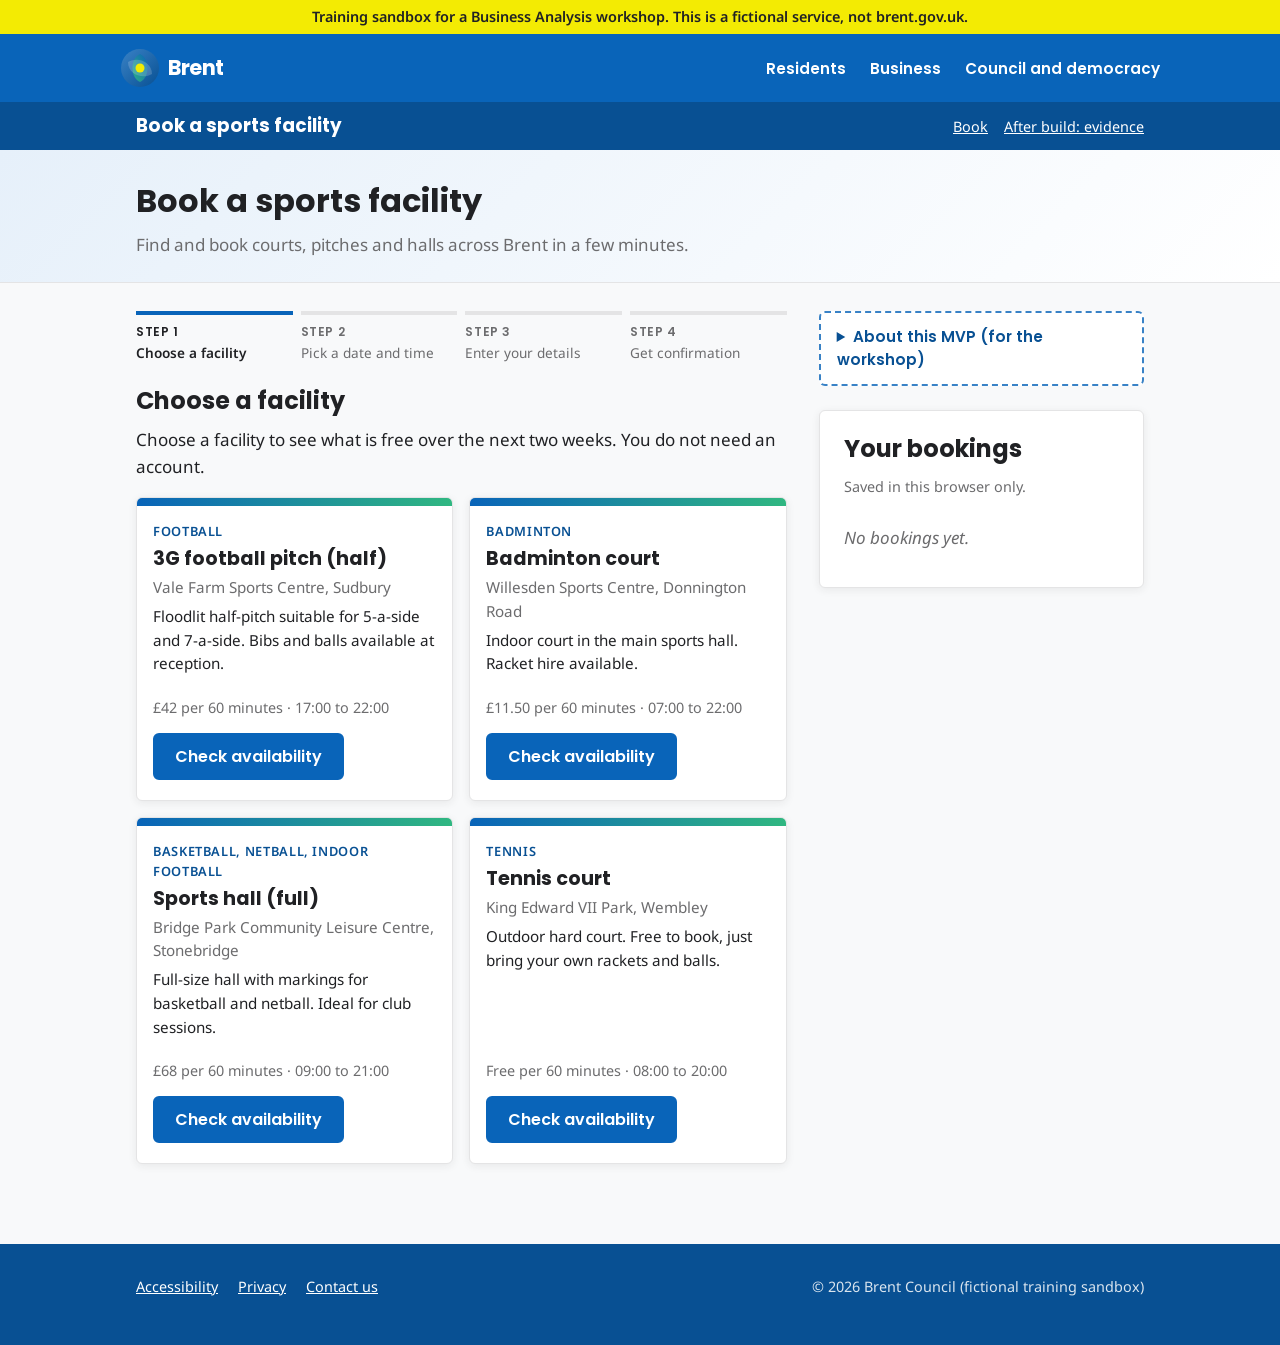
==== index.html @ 3f7eaf0f "Add faux-Brent sports facility booking sandbox for BA workshop Static, config-driven booking site pl" ====
<!DOCTYPE html>
<html lang="en-GB">
<head>
  <meta charset="utf-8">
  <meta name="viewport" content="width=device-width, initial-scale=1">
  <title>Book a sports facility | Brent Council (training sandbox)</title>
  <meta name="robots" content="noindex">
  <link rel="preconnect" href="https://fonts.googleapis.com">
  <link rel="preconnect" href="https://fonts.gstatic.com" crossorigin>
  <link href="https://fonts.googleapis.com/css2?family=Noto+Sans:wght@400;600&family=Poppins:wght@600;700&display=swap" rel="stylesheet">
  <link rel="stylesheet" href="assets/brent.css">
  <link rel="icon" href="assets/logo.svg" type="image/svg+xml">
</head>
<body>
  <a class="skip-link" href="#main">Skip to main content</a>
  <div class="sandbox-banner" id="sandbox-banner">Training sandbox: fictional service</div>

  <header class="site-header">
    <div class="container header-inner">
      <a class="logo" href="index.html" aria-label="Brent Council home (sandbox)">
        <svg viewBox="0 0 150 40" width="150" height="40" aria-hidden="true">
          <defs>
            <linearGradient id="lg1" x1="0" y1="0" x2="1" y2="1"><stop offset="0" stop-color="#3982c6"/><stop offset="1" stop-color="#085093"/></linearGradient>
            <linearGradient id="lg2" x1="0" y1="1" x2="1" y2="0"><stop offset="0" stop-color="#30b781"/><stop offset="1" stop-color="#0964b9"/></linearGradient>
          </defs>
          <circle cx="20" cy="20" r="19" fill="url(#lg1)"/>
          <path d="M20 6 C 30 10, 30 30, 20 34 C 10 30, 10 10, 20 6 Z" fill="url(#lg2)" opacity="0.9"/>
          <path d="M8 14 C 18 8, 32 14, 32 26 C 22 32, 8 26, 8 14 Z" fill="#fff" opacity="0.18"/>
          <circle cx="20" cy="20" r="4.5" fill="#f3eb03"/>
          <text x="48" y="27" font-family="Poppins, Arial, sans-serif" font-weight="700" font-size="21" fill="currentColor" letter-spacing="-0.5">Brent</text>
        </svg>
      </a>
      <nav aria-label="Council sections">
        <ul class="site-nav">
          <li><a href="#" onclick="return false">Residents</a></li>
          <li><a href="#" onclick="return false">Business</a></li>
          <li><a href="#" onclick="return false">Council and democracy</a></li>
        </ul>
      </nav>
    </div>
  </header>

  <div class="service-bar">
    <div class="container">
      <a class="service-name" href="index.html" id="service-name">Book a sports facility</a>
      <ul class="service-links">
        <li><a href="index.html" aria-current="page">Book</a></li>
        <li><a href="evidence.html">After build: evidence</a></li>
      </ul>
    </div>
  </div>

  <section class="hero">
    <div class="container">
      <h1 id="hero-title">Book a sports facility</h1>
      <p id="hero-strapline"></p>
    </div>
  </section>

  <main id="main" class="page">
    <div class="container layout">
      <div id="app" aria-live="polite">
        <noscript><p class="notice">This sandbox needs JavaScript turned on.</p></noscript>
      </div>
      <aside>
        <details class="mvp-panel" id="mvp-panel">
          <summary>About this MVP (for the workshop)</summary>
          <dl id="mvp-panel-body"></dl>
        </details>
        <section class="panel" aria-labelledby="your-bookings-title">
          <h2 id="your-bookings-title">Your bookings</h2>
          <p class="muted" style="font-size:0.9rem;color:var(--text-muted)">Saved in this browser only.</p>
          <ul class="bookings-list" id="bookings-list"></ul>
        </section>
      </aside>
    </div>
  </main>

  <footer class="site-footer">
    <div class="container footer-inner">
      <ul>
        <li><a href="#" onclick="return false">Accessibility</a></li>
        <li><a href="#" onclick="return false">Privacy</a></li>
        <li><a href="#" onclick="return false">Contact us</a></li>
      </ul>
      <p class="footer-note" id="footer-note"></p>
    </div>
  </footer>

  <script src="config/mvp.js"></script>
  <script src="assets/app.js"></script>
</body>
</html>
---- assets/brent.css ----
/* ------------------------------------------------------------------
   Faux-Brent design tokens for the training sandbox.
   Colours and fonts are taken from the public brent.gov.uk stylesheet
   so the site *reads* as Brent. No council assets are copied.
   ------------------------------------------------------------------ */
:root {
  --brent-blue: #0964b9;
  --brent-blue-dark: #085093;
  --brent-blue-light: #3982c6;
  --brent-blue-tint: #e6f0fa;
  --brent-yellow: #f3eb03;
  --brent-green: #248660;
  --brent-green-light: #30b781;

  --text: #202124;
  --text-muted: #6c6c6e;
  --border: #b1b4b6;
  --border-light: #e4e4e5;
  --surface: #ffffff;
  --surface-alt: #f8f9fa;
  --surface-grey: #ececec;

  --success: #00703c;
  --error: #ab0000;
  --warning: #ffbf47;

  --font-heading: "Poppins", Arial, Helvetica, sans-serif;
  --font-body: "Noto Sans", Arial, Helvetica, sans-serif;

  --radius: 6px;
  --shadow: 0 2px 8px rgba(32, 33, 36, 0.08);
  --max-width: 1040px;
  --focus: 3px solid var(--brent-yellow);
}

*, *::before, *::after { box-sizing: border-box; }

html { font-size: 100%; -webkit-text-size-adjust: 100%; }

body {
  margin: 0;
  font-family: var(--font-body);
  font-size: 1.0625rem;
  line-height: 1.55;
  color: var(--text);
  background: var(--surface-alt);
}

h1, h2, h3, h4 {
  font-family: var(--font-heading);
  font-weight: 700;
  line-height: 1.2;
  margin: 0 0 0.5em;
  color: var(--text);
}
h1 { font-size: 2rem; }
h2 { font-size: 1.5rem; }
h3 { font-size: 1.2rem; }
p { margin: 0 0 1em; }
a { color: var(--brent-blue); }
a:hover { color: var(--brent-blue-dark); }

:focus-visible {
  outline: var(--focus);
  outline-offset: 0;
  box-shadow: 0 0 0 6px var(--text);
}

.visually-hidden {
  position: absolute !important;
  width: 1px; height: 1px;
  margin: 0; padding: 0;
  overflow: hidden; clip: rect(0 0 0 0);
  white-space: nowrap; border: 0;
}

.container {
  width: 100%;
  max-width: var(--max-width);
  margin: 0 auto;
  padding: 0 1rem;
}

/* ---- Skip link + sandbox banner ---------------------------------- */
.skip-link {
  position: absolute; left: -999px; top: 0;
  background: var(--brent-yellow); color: var(--text);
  padding: 0.5rem 1rem; z-index: 100;
}
.skip-link:focus { left: 0; }

.sandbox-banner {
  background: var(--brent-yellow);
  color: var(--text);
  font-size: 0.9rem;
  font-weight: 600;
  text-align: center;
  padding: 0.35rem 1rem;
}

/* ---- Header --------------------------------------------------------- */
.site-header {
  background: var(--brent-blue);
  color: #fff;
}
.header-inner {
  display: flex;
  align-items: center;
  justify-content: space-between;
  gap: 1rem;
  padding: 0.9rem 0;
}
.logo {
  display: inline-flex;
  align-items: center;
  color: #fff;
  text-decoration: none;
}
.logo svg, .logo img { height: 40px; width: auto; display: block; }
.site-nav { display: flex; gap: 1.5rem; margin: 0; padding: 0; list-style: none; }
.site-nav a {
  color: #fff;
  text-decoration: none;
  font-family: var(--font-heading);
  font-weight: 600;
  font-size: 0.95rem;
  padding: 0.25rem 0;
  border-bottom: 3px solid transparent;
}
.site-nav a:hover, .site-nav a[aria-current="page"] { border-bottom-color: var(--brent-yellow); color: #fff; }
.site-nav a:focus-visible { outline-color: var(--brent-yellow); box-shadow: none; }
@media (max-width: 720px) {
  /* Real council sites collapse this into a menu button; the flavour nav is not needed on phones. */
  .site-nav { display: none; }
}

.service-bar {
  background: var(--brent-blue-dark);
  color: #fff;
}
.service-bar .container {
  display: flex;
  align-items: center;
  justify-content: space-between;
  flex-wrap: wrap;
  gap: 0.5rem 1rem;
  padding-top: 0.6rem;
  padding-bottom: 0.6rem;
}
.service-name {
  font-family: var(--font-heading);
  font-weight: 700;
  font-size: 1.15rem;
  color: #fff;
  text-decoration: none;
}
.service-links { display: flex; gap: 1rem; margin: 0; padding: 0; list-style: none; }
.service-links a { color: #fff; font-size: 0.9rem; }
.service-links a:focus-visible { outline-color: var(--brent-yellow); box-shadow: none; }

/* ---- Hero ----------------------------------------------------------- */
.hero {
  background: linear-gradient(135deg, var(--brent-blue-tint), #fff);
  border-bottom: 1px solid var(--border-light);
  padding: 2rem 0 1.5rem;
}
.hero h1 { margin-bottom: 0.35em; }
.hero p { max-width: 60ch; color: var(--text-muted); margin-bottom: 0; }

/* ---- Layout --------------------------------------------------------- */
.page { padding: 1.75rem 0 3rem; }
.layout { display: grid; grid-template-columns: minmax(0, 2fr) minmax(0, 1fr); gap: 2rem; }
@media (max-width: 800px) { .layout { grid-template-columns: 1fr; } }

.panel {
  background: var(--surface);
  border: 1px solid var(--border-light);
  border-radius: var(--radius);
  box-shadow: var(--shadow);
  padding: 1.5rem;
  margin-bottom: 1.5rem;
}
.panel--confirmation {
  background: var(--success);
  color: #fff;
  border-color: var(--success);
  text-align: center;
}
.panel--confirmation h1, .panel--confirmation h2 { color: #fff; }
.reference {
  font-family: var(--font-heading);
  font-size: 2rem;
  font-weight: 700;
  letter-spacing: 0.08em;
  margin: 0.25rem 0 0.5rem;
}

/* ---- Progress steps ------------------------------------------------- */
.steps {
  display: flex;
  gap: 0.5rem;
  list-style: none;
  margin: 0 0 1.5rem;
  padding: 0;
  counter-reset: step;
}
.step {
  flex: 1 1 0;
  counter-increment: step;
  font-size: 0.85rem;
  color: var(--text-muted);
  border-top: 4px solid var(--border-light);
  padding-top: 0.5rem;
  min-width: 0;
}
.step::before {
  content: "Step " counter(step);
  display: block;
  font-family: var(--font-heading);
  font-weight: 600;
  font-size: 0.75rem;
  text-transform: uppercase;
  letter-spacing: 0.05em;
}
.step.is-done { border-top-color: var(--brent-green); color: var(--text); }
.step.is-current { border-top-color: var(--brent-blue); color: var(--text); font-weight: 600; }
@media (max-width: 600px) {
  .step { font-size: 0.75rem; }
  .step:not(.is-current) span { display: none; }
}

/* ---- Buttons -------------------------------------------------------- */
.btn {
  display: inline-block;
  font-family: var(--font-heading);
  font-weight: 600;
  font-size: 1rem;
  line-height: 1.2;
  padding: 0.75rem 1.25rem;
  border-radius: var(--radius);
  border: 2px solid var(--brent-blue);
  background: var(--brent-blue);
  color: #fff;
  cursor: pointer;
  text-decoration: none;
  transition: background 0.15s, border-color 0.15s;
}
.btn:hover { background: var(--brent-blue-dark); border-color: var(--brent-blue-dark); color: #fff; }
.btn:disabled { opacity: 0.5; cursor: not-allowed; }
.btn--secondary { background: #fff; color: var(--brent-blue); }
.btn--secondary:hover { background: var(--brent-blue-tint); color: var(--brent-blue-dark); }
.btn--success { background: var(--success); border-color: var(--success); }
.btn--success:hover { background: #005a30; border-color: #005a30; }
.btn--link {
  background: none; border: none; color: var(--brent-blue);
  text-decoration: underline; padding: 0.25rem 0; font-family: var(--font-body); font-weight: 400;
}
.btn--link:hover { background: none; color: var(--brent-blue-dark); }
.btn--danger { background: #fff; color: var(--error); border-color: var(--error); }
.btn--danger:hover { background: #fbeaea; color: var(--error); border-color: var(--error); }
.btn-row { display: flex; gap: 0.75rem; flex-wrap: wrap; align-items: center; margin-top: 1.25rem; }

/* ---- Facility cards ------------------------------------------------- */
.card-grid {
  display: grid;
  grid-template-columns: repeat(auto-fill, minmax(240px, 1fr));
  gap: 1rem;
  margin: 0; padding: 0; list-style: none;
}
.facility-card {
  background: var(--surface);
  border: 1px solid var(--border-light);
  border-radius: var(--radius);
  box-shadow: var(--shadow);
  overflow: hidden;
  display: flex;
  flex-direction: column;
}
.facility-card__band {
  height: 8px;
  background: linear-gradient(90deg, var(--brent-blue), var(--brent-green-light));
}
.facility-card__body { padding: 1rem 1rem 1.25rem; display: flex; flex-direction: column; gap: 0.35rem; flex: 1; }
.facility-card__activity {
  font-size: 0.8rem; text-transform: uppercase; letter-spacing: 0.05em;
  font-weight: 600; color: var(--brent-blue-dark);
}
.facility-card h3 { margin: 0; }
.facility-card__site { color: var(--text-muted); font-size: 0.95rem; }
.facility-card__desc { font-size: 0.95rem; flex: 1; }
.facility-card__meta { font-size: 0.9rem; color: var(--text-muted); }
.facility-card .btn { align-self: flex-start; margin-top: 0.5rem; }

/* ---- Dates and slots ------------------------------------------------ */
.date-pills {
  display: flex; gap: 0.5rem; flex-wrap: wrap;
  margin: 0 0 1.25rem; padding: 0; list-style: none;
}
.pill {
  font-family: var(--font-heading);
  font-size: 0.85rem; font-weight: 600;
  padding: 0.45rem 0.75rem;
  border-radius: 999px;
  border: 2px solid var(--border);
  background: #fff; color: var(--text);
  cursor: pointer;
  line-height: 1.2;
}
.pill small { display: block; font-weight: 400; font-size: 0.75rem; color: var(--text-muted); }
.pill:hover { border-color: var(--brent-blue); }
.pill.is-selected { background: var(--brent-blue); border-color: var(--brent-blue); color: #fff; }
.pill.is-selected small { color: #dfeaf7; }

.slot-grid {
  display: grid;
  grid-template-columns: repeat(auto-fill, minmax(96px, 1fr));
  gap: 0.5rem;
  margin: 0; padding: 0; list-style: none;
}
.slot {
  width: 100%;
  font-family: var(--font-heading);
  font-weight: 600; font-size: 0.95rem;
  padding: 0.6rem 0.5rem;
  border-radius: var(--radius);
  border: 2px solid var(--brent-blue);
  background: #fff; color: var(--brent-blue);
  cursor: pointer;
}
.slot:hover { background: var(--brent-blue-tint); }
.slot.is-selected { background: var(--brent-blue); color: #fff; }
.slot.is-taken {
  border-color: var(--border-light); background: var(--surface-grey);
  color: var(--text-muted); cursor: not-allowed; text-decoration: line-through;
}
.slot-legend { font-size: 0.85rem; color: var(--text-muted); margin-top: 0.75rem; }

/* ---- Forms ---------------------------------------------------------- */
.form-group { margin-bottom: 1.25rem; }
.form-label { display: block; font-weight: 600; margin-bottom: 0.25rem; }
.form-hint { display: block; color: var(--text-muted); font-size: 0.9rem; margin-bottom: 0.35rem; }
.form-input {
  width: 100%;
  max-width: 28rem;
  font: inherit;
  padding: 0.6rem 0.7rem;
  border: 2px solid var(--text);
  border-radius: var(--radius);
  background: #fff;
}
.form-input--short { max-width: 12rem; }
.form-group--error { border-left: 5px solid var(--error); padding-left: 1rem; }
.form-group--error .form-input { border-color: var(--error); }
.error-message { color: var(--error); font-weight: 600; font-size: 0.95rem; margin-bottom: 0.35rem; display: block; }

.error-summary {
  border: 5px solid var(--error);
  background: #fff;
  padding: 1rem 1.25rem;
  margin-bottom: 1.5rem;
}
.error-summary h2 { color: var(--error); font-size: 1.2rem; margin-bottom: 0.5rem; }
.error-summary ul { margin: 0; padding-left: 1.25rem; }
.error-summary a { color: var(--error); font-weight: 600; }

.checkbox { display: flex; gap: 0.6rem; align-items: flex-start; }
.checkbox input { width: 1.4rem; height: 1.4rem; margin: 0.15rem 0 0; }

/* ---- Summary list --------------------------------------------------- */
.summary-list {
  display: grid;
  grid-template-columns: max-content 1fr;
  gap: 0.4rem 1.25rem;
  margin: 0 0 1rem;
}
.summary-list dt { font-weight: 600; }
.summary-list dd { margin: 0; }
.panel--confirmation .summary-list { text-align: left; max-width: 28rem; margin: 1rem auto; }

/* ---- Workshop panel + bookings ------------------------------------ */
.mvp-panel {
  background: var(--surface);
  border: 2px dashed var(--brent-blue-light);
  border-radius: var(--radius);
  padding: 0.75rem 1rem;
  margin-bottom: 1.5rem;
  font-size: 0.95rem;
}
.mvp-panel summary {
  cursor: pointer;
  font-family: var(--font-heading);
  font-weight: 600;
  color: var(--brent-blue-dark);
}
.mvp-panel dl { margin: 0.75rem 0 0; }
.mvp-panel dt {
  font-size: 0.75rem; text-transform: uppercase; letter-spacing: 0.05em;
  color: var(--text-muted); font-weight: 600; margin-top: 0.75rem;
}
.mvp-panel dd { margin: 0.15rem 0 0; }
.mvp-panel ul, .mvp-panel ol { margin: 0.25rem 0 0; padding-left: 1.25rem; }

.bookings-list { list-style: none; margin: 0; padding: 0; }
.bookings-list li {
  display: flex; justify-content: space-between; align-items: center; gap: 1rem;
  padding: 0.75rem 0; border-top: 1px solid var(--border-light);
}
.bookings-list li:first-child { border-top: none; }
.bookings-list strong { display: block; }
.bookings-list .muted { color: var(--text-muted); font-size: 0.9rem; }
.empty { color: var(--text-muted); font-style: italic; }

.notice {
  background: var(--brent-blue-tint);
  border-left: 5px solid var(--brent-blue);
  padding: 0.75rem 1rem;
  margin-bottom: 1.25rem;
}

/* ---- Footer --------------------------------------------------------- */
.site-footer {
  background: var(--brent-blue-dark);
  color: #fff;
  padding: 2rem 0;
  margin-top: 2rem;
  font-size: 0.9rem;
}
.site-footer a { color: #fff; }
.site-footer a:focus-visible { outline-color: var(--brent-yellow); box-shadow: none; }
.footer-inner { display: flex; flex-wrap: wrap; justify-content: space-between; gap: 1rem; }
.footer-inner ul { list-style: none; margin: 0; padding: 0; display: flex; gap: 1.25rem; flex-wrap: wrap; }
.footer-note { opacity: 0.85; }

/* ---- Evidence page -------------------------------------------------- */
.eyebrow {
  font-family: var(--font-heading);
  font-size: 0.8rem; font-weight: 600;
  text-transform: uppercase; letter-spacing: 0.08em;
  color: var(--brent-blue-dark);
  margin-bottom: 0.35rem;
}
.hypothesis-box {
  background: var(--surface);
  border-left: 6px solid var(--brent-blue);
  padding: 1rem 1.25rem;
  margin-bottom: 1.5rem;
  box-shadow: var(--shadow);
}
.hypothesis-box p:last-child { margin-bottom: 0; }

.stat-grid {
  display: grid;
  grid-template-columns: repeat(auto-fit, minmax(280px, 1fr));
  gap: 1rem;
  margin-bottom: 1.5rem;
}
.stat-tile {
  background: var(--surface);
  border: 1px solid var(--border-light);
  border-radius: var(--radius);
  padding: 1rem 1.1rem;
  box-shadow: var(--shadow);
  border-top: 4px solid var(--border);
}
.stat-tile--good { border-top-color: var(--success); }
.stat-tile--bad { border-top-color: var(--error); }
.stat-tile--neutral { border-top-color: var(--brent-blue); }
.stat-value {
  font-family: var(--font-heading);
  font-size: 2rem; font-weight: 700; line-height: 1.1;
  margin: 0;
}
.stat-label { font-weight: 600; font-size: 0.95rem; margin: 0.25rem 0 0; }
.stat-note { color: var(--text-muted); font-size: 0.85rem; margin: 0.25rem 0 0; }

.chart-grid { display: grid; grid-template-columns: repeat(auto-fit, minmax(min(100%, 440px), 1fr)); gap: 1.5rem; margin-bottom: 1.5rem; }
.chart {
  background: var(--surface);
  border: 1px solid var(--border-light);
  border-radius: var(--radius);
  padding: 1.25rem;
  box-shadow: var(--shadow);
}
.chart h3 { margin-bottom: 0.15rem; }
.chart__subtitle { color: var(--text-muted); font-size: 0.9rem; margin-bottom: 1rem; }
.bars { display: grid; grid-template-columns: minmax(110px, 38%) minmax(0, 1fr) max-content; gap: 0.5rem 0.75rem; align-items: center; }
.bars .bar-label { font-size: 0.85rem; line-height: 1.3; }
.bars .bar-track { background: var(--surface-grey); border-radius: 4px; height: 14px; position: relative; }
.bars .bar-fill { background: var(--brent-blue); height: 100%; border-radius: 4px; min-width: 2px; }
.bars .bar-fill--highlight { background: var(--brent-green); }
.bars .bar-value { font-size: 0.9rem; font-variant-numeric: tabular-nums; color: var(--text); }
.chart__note { font-size: 0.85rem; color: var(--text-muted); margin: 0.75rem 0 0; }
.chart table { width: 100%; border-collapse: collapse; font-size: 0.9rem; margin-top: 0.75rem; }
.chart th, .chart td { text-align: left; padding: 0.3rem 0.5rem; border-bottom: 1px solid var(--border-light); }
.chart td:last-child, .chart th:last-child { text-align: right; }
.chart details summary { cursor: pointer; font-size: 0.85rem; color: var(--brent-blue); margin-top: 0.75rem; }

.risk-grid { display: grid; grid-template-columns: repeat(auto-fit, minmax(min(100%, 400px), 1fr)); gap: 1.25rem; margin-bottom: 1.5rem; }
.risk-card {
  background: var(--surface);
  border: 1px solid var(--border-light);
  border-radius: var(--radius);
  box-shadow: var(--shadow);
  padding: 1.25rem;
  border-top: 6px solid var(--brent-blue);
}
.risk-card h3 { margin-bottom: 0.15rem; }
.risk-card__question { color: var(--text-muted); font-size: 0.95rem; margin-bottom: 0.75rem; }
.risk-card__assumption {
  background: var(--surface-alt);
  border-left: 4px solid var(--border);
  padding: 0.5rem 0.75rem;
  font-size: 0.95rem;
  margin-bottom: 0.75rem;
}
.evidence-list { list-style: none; margin: 0; padding: 0; }
.evidence-list li { display: flex; gap: 0.6rem; align-items: flex-start; padding: 0.4rem 0; border-top: 1px solid var(--border-light); font-size: 0.95rem; }
.evidence-list li:first-child { border-top: none; }
.tag {
  flex: 0 0 auto;
  font-family: var(--font-heading);
  font-size: 0.7rem; font-weight: 700;
  text-transform: uppercase; letter-spacing: 0.05em;
  padding: 0.15rem 0.45rem; border-radius: 4px;
  margin-top: 0.2rem;
}
.tag--for { background: #d9efe3; color: var(--success); }
.tag--against { background: #f7dcdc; color: var(--error); }
.tag--mixed { background: #fff3cd; color: #7a5a00; }
.evidence-source { display: block; color: var(--text-muted); font-size: 0.85rem; }

.quote-grid { display: grid; grid-template-columns: repeat(auto-fit, minmax(260px, 1fr)); gap: 1rem; margin-bottom: 1.5rem; }
.quote {
  background: var(--surface);
  border-radius: var(--radius);
  border: 1px solid var(--border-light);
  padding: 1rem 1.25rem;
  margin: 0;
  box-shadow: var(--shadow);
}
.quote p { font-style: italic; margin-bottom: 0.5rem; }
.quote footer { color: var(--text-muted); font-size: 0.9rem; }

.decision-list { list-style: none; margin: 0; padding: 0; display: grid; gap: 0.5rem; }
.decision-list li { display: grid; grid-template-columns: 7rem 1fr; gap: 1rem; padding: 0.6rem 0; border-top: 1px solid var(--border-light); }
.decision-list li:first-child { border-top: none; }
.decision-list strong { font-family: var(--font-heading); color: var(--brent-blue-dark); }
@media (max-width: 500px) { .decision-list li { grid-template-columns: 1fr; gap: 0.15rem; } }

.section-title { margin-top: 2rem; }
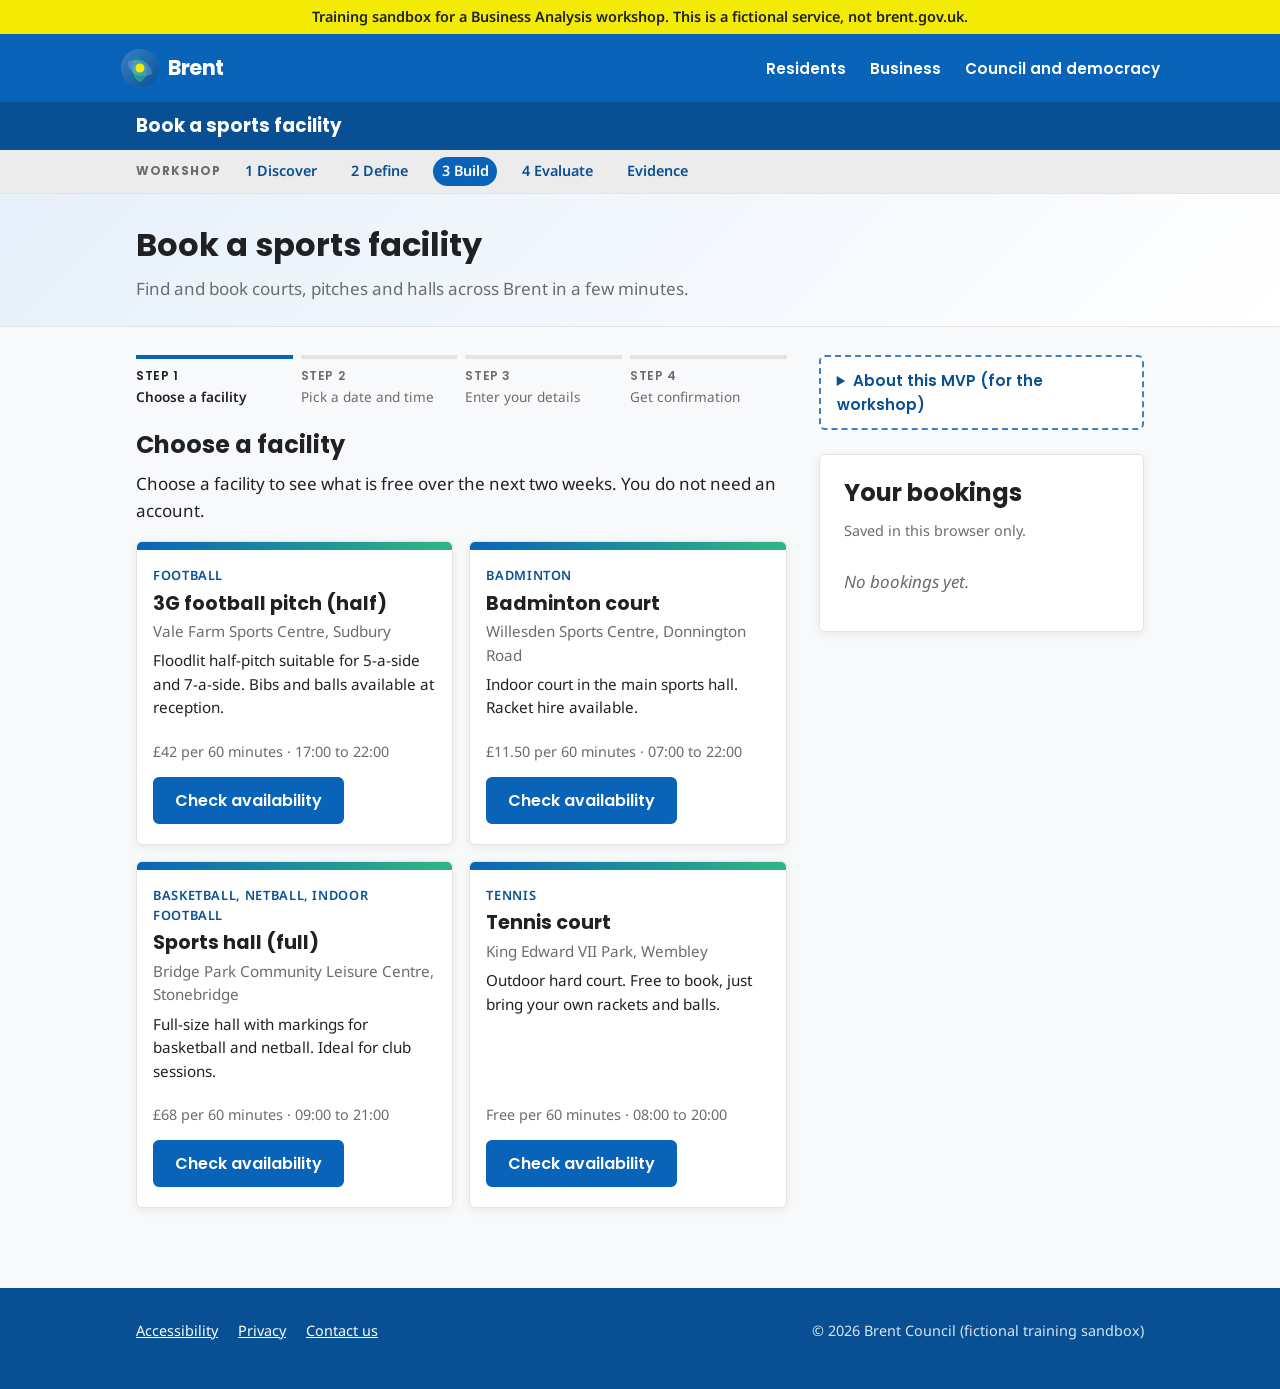
==== commit e7048749: "Add Discover, Define and Evaluate workshop pages with hand-in templates Three config-driven stage pa" ====
--- a/index.html
+++ b/index.html
@@ -43,12 +43,19 @@
   <div class="service-bar">
     <div class="container">
       <a class="service-name" href="index.html" id="service-name">Book a sports facility</a>
-      <ul class="service-links">
-        <li><a href="index.html" aria-current="page">Book</a></li>
-        <li><a href="evidence.html">After build: evidence</a></li>
-      </ul>
     </div>
   </div>
+
+  <nav class="workshop-nav" aria-label="Workshop stages">
+    <div class="container">
+      <span class="workshop-nav__label">Workshop</span>
+      <a href="discover.html">1 Discover</a>
+      <a href="define.html">2 Define</a>
+      <a href="index.html" aria-current="page">3 Build</a>
+      <a href="evaluate.html">4 Evaluate</a>
+      <a href="evidence.html">Evidence</a>
+    </div>
+  </nav>
 
   <section class="hero">
     <div class="container">
--- a/assets/brent.css
+++ b/assets/brent.css
@@ -490,10 +490,20 @@
 .bars .bar-fill--highlight { background: var(--brent-green); }
 .bars .bar-value { font-size: 0.9rem; font-variant-numeric: tabular-nums; color: var(--text); }
 .chart__note { font-size: 0.85rem; color: var(--text-muted); margin: 0.75rem 0 0; }
-.chart table { width: 100%; border-collapse: collapse; font-size: 0.9rem; margin-top: 0.75rem; }
-.chart th, .chart td { text-align: left; padding: 0.3rem 0.5rem; border-bottom: 1px solid var(--border-light); }
-.chart td:last-child, .chart th:last-child { text-align: right; }
 .chart details summary { cursor: pointer; font-size: 0.85rem; color: var(--brent-blue); margin-top: 0.75rem; }
+
+.table-wrap { overflow-x: auto; margin-bottom: 1.5rem; }
+.data-table { width: 100%; border-collapse: collapse; font-size: 0.9rem; margin-top: 0.75rem; background: var(--surface); }
+.data-table th, .data-table td { text-align: left; padding: 0.45rem 0.6rem; border-bottom: 1px solid var(--border-light); vertical-align: top; }
+.data-table th { font-family: var(--font-heading); font-weight: 600; font-size: 0.8rem; text-transform: uppercase; letter-spacing: 0.04em; color: var(--text-muted); border-bottom: 2px solid var(--border); }
+.chart .data-table td:last-child, .chart .data-table th:last-child { text-align: right; }
+.plan-table { border: 1px solid var(--border-light); border-radius: var(--radius); box-shadow: var(--shadow); min-width: 640px; }
+.plan-table td:last-child { color: var(--brent-blue-dark); }
+
+.caveat-list { margin: 0; padding-left: 1.25rem; }
+.caveat-list li { margin-bottom: 0.5rem; }
+.surprise-list { margin: 0 0 1.5rem; padding-left: 1.25rem; }
+.surprise-list li { margin-bottom: 0.5rem; }
 
 .risk-grid { display: grid; grid-template-columns: repeat(auto-fit, minmax(min(100%, 400px), 1fr)); gap: 1.25rem; margin-bottom: 1.5rem; }
 .risk-card {
@@ -548,3 +558,210 @@
 @media (max-width: 500px) { .decision-list li { grid-template-columns: 1fr; gap: 0.15rem; } }
 
 .section-title { margin-top: 2rem; }
+.muted { color: var(--text-muted); font-size: 0.95rem; }
+.muted-line { display: block; color: var(--text-muted); font-size: 0.9rem; font-weight: 400; }
+.callout {
+  background: #fff8c4;
+  border-left: 5px solid var(--warning);
+  padding: 0.6rem 0.9rem;
+  font-size: 0.95rem;
+}
+.inline-list { margin: 0.35rem 0 0; padding-left: 1.25rem; }
+.two-col { display: grid; grid-template-columns: repeat(auto-fit, minmax(min(100%, 380px), 1fr)); gap: 1.25rem; }
+.need-list { margin: 0; padding-left: 1.25rem; }
+.need-list li { margin-bottom: 0.6rem; }
+
+/* ---- Workshop strip -------------------------------------------------- */
+.workshop-nav {
+  background: var(--surface-grey);
+  border-bottom: 1px solid var(--border-light);
+  font-size: 0.9rem;
+}
+.workshop-nav .container { display: flex; align-items: center; gap: 0.25rem 1rem; flex-wrap: wrap; padding-top: 0.45rem; padding-bottom: 0.45rem; }
+.workshop-nav__label {
+  font-family: var(--font-heading); font-weight: 700; font-size: 0.75rem;
+  text-transform: uppercase; letter-spacing: 0.08em; color: var(--text-muted);
+}
+.workshop-nav a {
+  color: var(--brent-blue-dark); text-decoration: none; font-weight: 600;
+  padding: 0.2rem 0.55rem; border-radius: 999px;
+}
+.workshop-nav a:hover { background: #fff; }
+.workshop-nav a[aria-current="page"] { background: var(--brent-blue); color: #fff; }
+
+/* ---- Stakeholder map -------------------------------------------------- */
+.quadrant-grid {
+  display: grid;
+  grid-template-columns: auto 1fr 1fr;
+  grid-template-rows: 1fr 1fr auto;
+  gap: 0.6rem;
+  margin: 1rem 0 1.5rem;
+}
+.quadrant-grid__axis { display: flex; justify-content: space-between; font-size: 0.8rem; font-weight: 600; color: var(--text-muted); text-transform: uppercase; letter-spacing: 0.05em; }
+.quadrant-grid__axis--y { grid-row: 1 / 3; grid-column: 1; flex-direction: column; writing-mode: vertical-rl; transform: rotate(180deg); align-items: center; }
+.quadrant-grid__axis--x { grid-row: 3; grid-column: 2 / 4; }
+.quadrant { background: var(--surface); border: 1px solid var(--border-light); border-radius: var(--radius); padding: 0.9rem 1rem; min-height: 120px; box-shadow: var(--shadow); }
+.quadrant h3 { font-size: 1rem; margin-bottom: 0; }
+.quadrant__hint { color: var(--text-muted); font-size: 0.8rem; margin-bottom: 0.5rem; }
+.quadrant--manage { border-top: 5px solid var(--error); }
+.quadrant--satisfy { border-top: 5px solid var(--warning); }
+.quadrant--inform { border-top: 5px solid var(--brent-blue); }
+.quadrant--monitor { border-top: 5px solid var(--border); }
+.chip { display: inline-block; background: var(--brent-blue-tint); color: var(--brent-blue-dark); font-size: 0.85rem; font-weight: 600; padding: 0.2rem 0.6rem; border-radius: 999px; margin: 0.15rem 0.25rem 0.15rem 0; }
+@media (max-width: 600px) {
+  .quadrant-grid { grid-template-columns: 1fr; grid-template-rows: none; }
+  .quadrant-grid__axis { display: none; }
+}
+
+.stakeholder-grid { display: grid; grid-template-columns: repeat(auto-fill, minmax(min(100%, 300px), 1fr)); gap: 1rem; margin-bottom: 1rem; }
+.stakeholder-card { background: var(--surface); border: 1px solid var(--border-light); border-radius: var(--radius); padding: 1rem 1.1rem; box-shadow: var(--shadow); font-size: 0.95rem; display: flex; flex-direction: column; }
+.stakeholder-card h4 { margin: 0; font-size: 1.05rem; }
+.stakeholder-card__meta { color: var(--text-muted); font-size: 0.8rem; text-transform: uppercase; letter-spacing: 0.04em; margin: 0 0 0.5rem; }
+.stakeholder-card dl { margin: 0; }
+.stakeholder-card dt { font-weight: 600; font-size: 0.8rem; text-transform: uppercase; letter-spacing: 0.04em; color: var(--brent-blue-dark); margin-top: 0.5rem; }
+.stakeholder-card dd { margin: 0.1rem 0 0; }
+.stakeholder-card__quote { margin: 0.75rem 0 0; padding: 0.6rem 0.8rem; background: var(--surface-alt); border-left: 4px solid var(--brent-yellow); font-style: italic; margin-top: auto; }
+
+/* ---- Interview guide -------------------------------------------------- */
+.guide { display: grid; grid-template-columns: minmax(0, 2fr) minmax(0, 1fr); gap: 1.25rem; }
+@media (max-width: 800px) { .guide { grid-template-columns: 1fr; } }
+.guide h3 { margin-top: 1.25rem; font-size: 1.05rem; }
+.guide-list { padding-left: 1.4rem; margin: 0; }
+.guide-list li { margin-bottom: 0.5rem; }
+.panel--tips { background: var(--brent-blue-tint); border-color: var(--brent-blue-light); }
+.panel--tips ul { padding-left: 1.2rem; margin: 0; }
+.panel--tips li { margin-bottom: 0.5rem; font-size: 0.95rem; }
+
+/* ---- Process flow ----------------------------------------------------- */
+.flow-legend { display: flex; flex-wrap: wrap; gap: 0.5rem 1.25rem; font-size: 0.85rem; margin-bottom: 0.75rem; }
+.flow-legend__item { display: inline-flex; align-items: center; gap: 0.4rem; }
+.flow-swatch { width: 14px; height: 14px; border-radius: 3px; display: inline-block; }
+.flow { display: flex; flex-wrap: wrap; gap: 1.6rem 1.75rem; list-style: none; margin: 0 0 1rem; padding: 0; counter-reset: flowstep; }
+.flow-step {
+  position: relative;
+  flex: 1 1 200px; max-width: 260px;
+  background: var(--surface);
+  border: 1px solid var(--border-light);
+  border-left: 6px solid var(--brent-blue);
+  border-radius: var(--radius);
+  padding: 0.7rem 0.85rem 0.8rem;
+  box-shadow: var(--shadow);
+  font-size: 0.95rem;
+  counter-increment: flowstep;
+}
+.flow-step::before {
+  content: counter(flowstep);
+  position: absolute; top: -0.7rem; left: -0.9rem;
+  width: 1.5rem; height: 1.5rem; border-radius: 50%;
+  background: var(--text); color: #fff;
+  font-family: var(--font-heading); font-weight: 700; font-size: 0.8rem;
+  display: flex; align-items: center; justify-content: center;
+}
+.flow-step:not(:last-child)::after {
+  content: "→";
+  position: absolute; right: -1.4rem; top: 50%; transform: translateY(-50%);
+  color: var(--text-muted); font-size: 1.2rem;
+}
+.flow-step__lane { display: block; font-size: 0.75rem; text-transform: uppercase; letter-spacing: 0.05em; font-weight: 600; color: var(--text-muted); }
+.flow-step__text { display: block; margin-top: 0.15rem; }
+.flow-step__pain {
+  display: inline-block; margin-top: 0.5rem;
+  background: #f7dcdc; color: var(--error);
+  font-family: var(--font-heading); font-size: 0.7rem; font-weight: 700;
+  text-transform: uppercase; letter-spacing: 0.05em;
+  padding: 0.15rem 0.5rem; border-radius: 4px; cursor: help;
+}
+.flow-lane-0 { border-left-color: var(--brent-blue); } .flow-swatch.flow-lane-0 { background: var(--brent-blue); }
+.flow-lane-1 { border-left-color: var(--brent-green); } .flow-swatch.flow-lane-1 { background: var(--brent-green); }
+.flow-lane-2 { border-left-color: #6d64ac; } .flow-swatch.flow-lane-2 { background: #6d64ac; }
+.flow-lane-3 { border-left-color: #cc4a1e; } .flow-swatch.flow-lane-3 { background: #cc4a1e; }
+.pain-list { margin: 0 0 1rem; padding-left: 1.25rem; font-size: 0.95rem; }
+.pain-list li { margin-bottom: 0.4rem; }
+@media (max-width: 600px) { .flow-step { max-width: none; } .flow-step:not(:last-child)::after { content: "↓"; right: auto; left: 50%; top: auto; bottom: -1.5rem; transform: translateX(-50%); } }
+
+/* ---- Problem statement ------------------------------------------------ */
+.problem-statement {
+  background: var(--surface);
+  border: 2px solid var(--brent-blue);
+  border-radius: var(--radius);
+  padding: 1.25rem 1.5rem;
+  font-size: 1.1rem;
+  line-height: 1.6;
+  box-shadow: var(--shadow);
+  margin-bottom: 1rem;
+}
+.problem-statement p:last-child { margin-bottom: 0; }
+.ps-label {
+  display: inline-block;
+  font-family: var(--font-heading); font-size: 0.7rem; font-weight: 700;
+  text-transform: uppercase; letter-spacing: 0.06em;
+  background: var(--brent-blue-tint); color: var(--brent-blue-dark);
+  padding: 0.1rem 0.45rem; border-radius: 4px; vertical-align: middle;
+}
+
+/* ---- Define page ------------------------------------------------------- */
+.group-grid { display: grid; grid-template-columns: repeat(auto-fit, minmax(min(100%, 280px), 1fr)); gap: 1rem; margin-bottom: 1rem; }
+.group-card { background: var(--surface); border: 1px solid var(--border-light); border-radius: var(--radius); padding: 1rem 1.1rem; box-shadow: var(--shadow); font-size: 0.95rem; }
+.group-card.is-primary { border-top: 5px solid var(--brent-blue); }
+.group-card h3 { font-size: 1.05rem; margin: 0.4rem 0 0.5rem; }
+.group-card dl { margin: 0; }
+.group-card dt { font-weight: 600; font-size: 0.8rem; text-transform: uppercase; letter-spacing: 0.04em; color: var(--brent-blue-dark); margin-top: 0.5rem; }
+.group-card dd { margin: 0.1rem 0 0; }
+.group-card ul { margin: 0; padding-left: 1.1rem; }
+.tag--primary { background: var(--brent-blue); color: #fff; }
+.tag--secondary { background: var(--surface-grey); color: var(--text-muted); }
+
+.chain { list-style: none; margin: 0 0 1.25rem; padding: 0; display: flex; flex-wrap: wrap; gap: 0.75rem; }
+.chain li {
+  position: relative;
+  flex: 1 1 180px;
+  background: var(--surface);
+  border: 1px solid var(--border-light);
+  border-top: 5px solid var(--brent-green);
+  border-radius: var(--radius);
+  padding: 0.75rem 0.9rem;
+  box-shadow: var(--shadow);
+  font-size: 0.95rem;
+}
+.chain__label { display: block; font-family: var(--font-heading); font-weight: 700; font-size: 0.75rem; text-transform: uppercase; letter-spacing: 0.06em; color: var(--brent-green); margin-bottom: 0.25rem; }
+.chain--questions li { border-top-color: var(--brent-blue); }
+.chain--questions .chain__label { color: var(--brent-blue); }
+
+.story-map { display: grid; grid-template-columns: repeat(var(--cols, 4), minmax(155px, 1fr)); gap: 0.6rem; min-width: calc(var(--cols, 4) * 162px); margin-bottom: 1rem; }
+.story-map__activity {
+  background: var(--brent-blue-dark); color: #fff;
+  font-family: var(--font-heading); font-weight: 600; font-size: 0.9rem;
+  padding: 0.6rem 0.75rem; border-radius: var(--radius);
+}
+.story-map__cell { display: flex; flex-direction: column; gap: 0.5rem; }
+.story-map__cell--later { opacity: 0.85; }
+.story-map__line { grid-column: 1 / -1; border-top: 3px dashed var(--error); margin: 0.5rem 0; text-align: right; }
+.story-map__line span { display: inline-block; background: var(--error); color: #fff; font-family: var(--font-heading); font-size: 0.75rem; font-weight: 700; padding: 0.15rem 0.6rem; border-radius: 0 0 4px 4px; }
+.story-card { background: var(--surface); border: 1px solid var(--border-light); border-radius: var(--radius); padding: 0.5rem 0.7rem; box-shadow: var(--shadow); font-size: 0.9rem; }
+.story-card summary { cursor: pointer; font-weight: 600; line-height: 1.3; }
+.story-card__id { display: inline-block; background: var(--brent-yellow); color: var(--text); font-family: var(--font-heading); font-size: 0.7rem; font-weight: 700; padding: 0 0.35rem; border-radius: 3px; margin-right: 0.2rem; }
+.story-card__story { margin: 0.5rem 0; }
+.ac-list { margin: 0; padding-left: 1.1rem; }
+.ac-list li { margin-bottom: 0.35rem; }
+.ac-kw { font-family: var(--font-heading); font-weight: 700; font-size: 0.75rem; text-transform: uppercase; color: var(--brent-green); }
+.ac-table td:first-child { white-space: nowrap; }
+@media (max-width: 700px) { .ac-table td:first-child { white-space: normal; } }
+
+/* ---- Hand-in and plan builder ---------------------------------------- */
+.hand-in { border: 2px dashed var(--brent-blue-light); }
+.hand-in__text {
+  width: 100%; font: 0.95rem/1.5 ui-monospace, "SF Mono", Menlo, Consolas, monospace;
+  padding: 0.7rem; border: 2px solid var(--text); border-radius: var(--radius); background: #fff;
+  resize: vertical;
+}
+.hand-in__status { font-size: 0.9rem; color: var(--success); font-weight: 600; }
+.plan-row { border: 1px solid var(--border-light); border-radius: var(--radius); padding: 0.75rem 1rem 0.5rem; margin: 0 0 1rem; background: var(--surface-alt); }
+.plan-row legend { font-family: var(--font-heading); font-weight: 600; font-size: 0.85rem; color: var(--brent-blue-dark); padding: 0 0.4rem; }
+.plan-row .form-group { margin-bottom: 0.75rem; }
+.plan-row .form-input { max-width: none; }
+.plan-row .btn--link { font-size: 0.9rem; }
+@media (min-width: 800px) {
+  .plan-row { display: grid; grid-template-columns: 1fr 1fr; gap: 0 1rem; }
+  .plan-row legend { grid-column: 1 / -1; }
+  .plan-row .btn--link { grid-column: 1 / -1; justify-self: start; }
+}
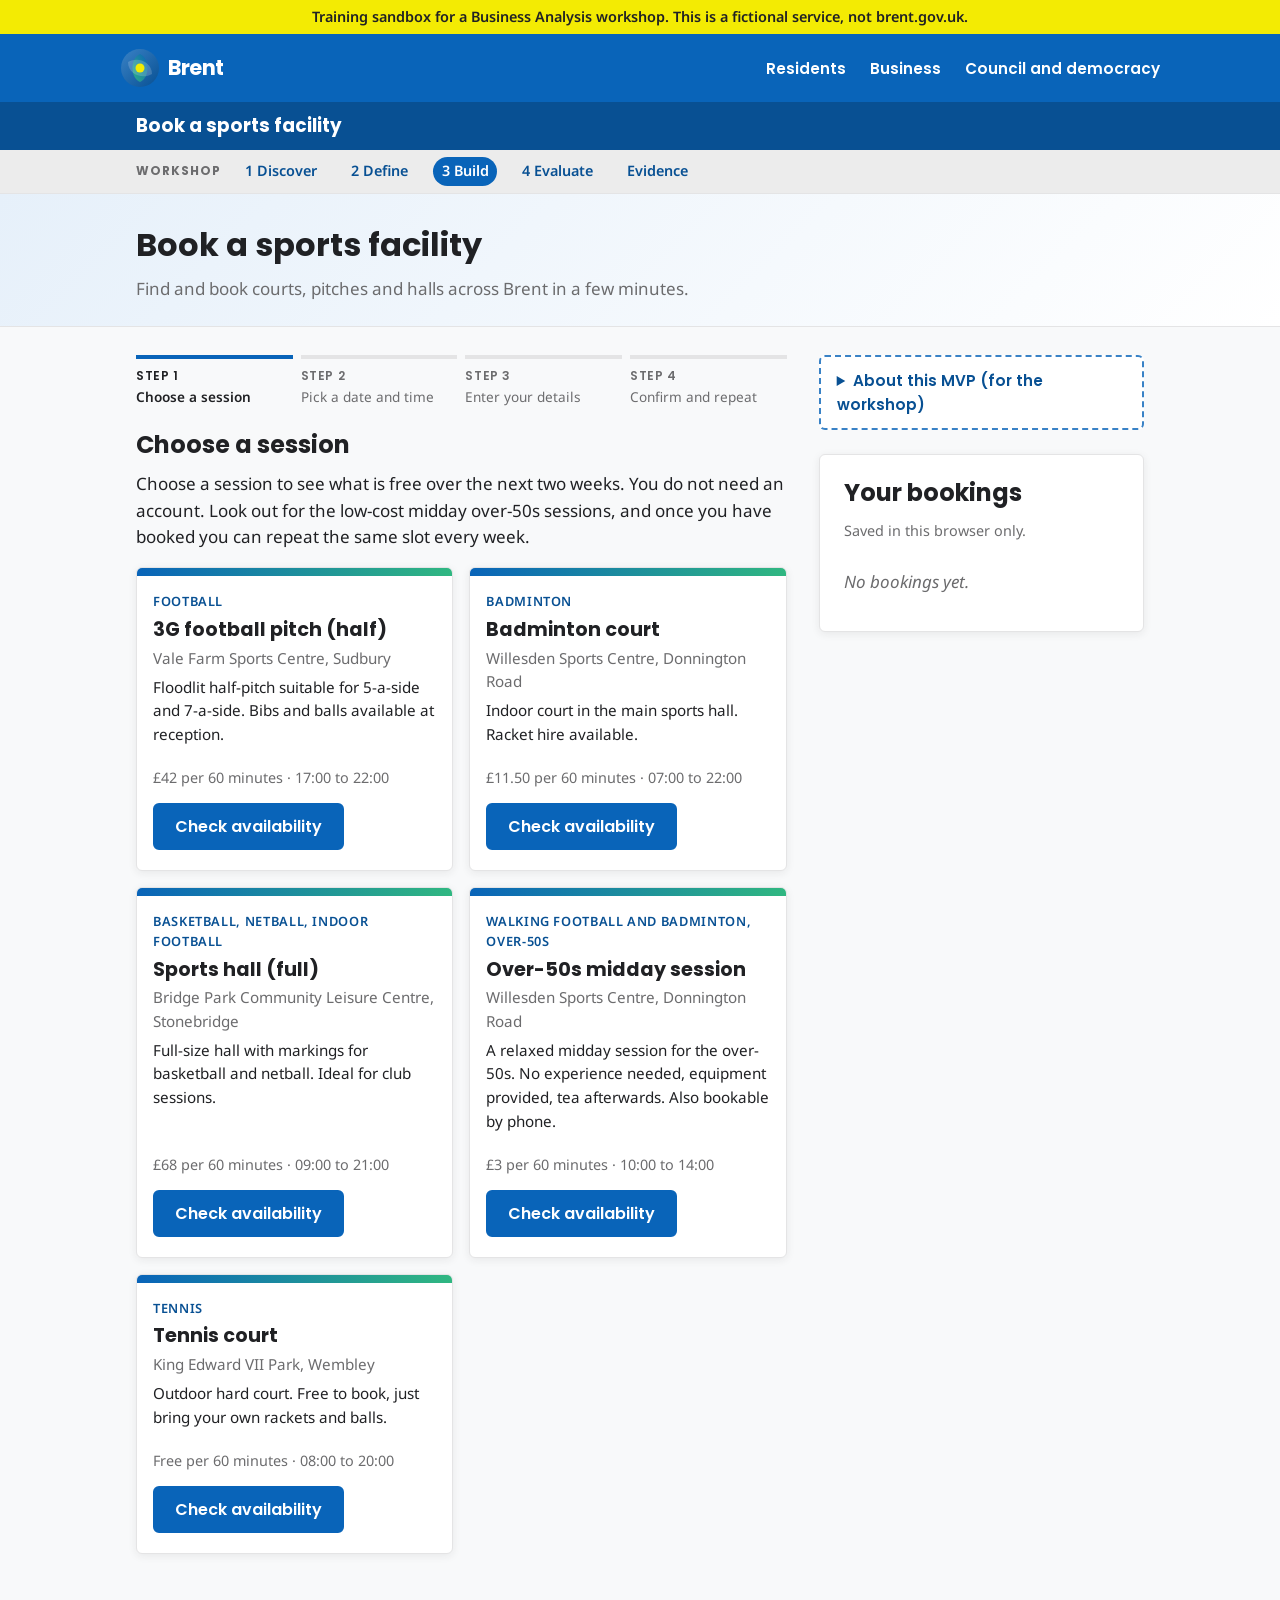
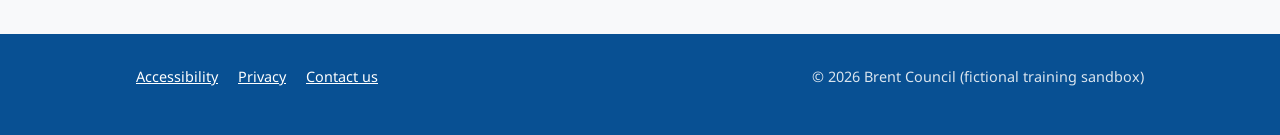
==== commit 3c7b9fc3: "Load config, scripts and stylesheet fresh on every visit GitHub Pages serves assets with a 10-minute" ====
--- a/index.html
+++ b/index.html
@@ -8,7 +8,8 @@
   <link rel="preconnect" href="https://fonts.googleapis.com">
   <link rel="preconnect" href="https://fonts.gstatic.com" crossorigin>
   <link href="https://fonts.googleapis.com/css2?family=Noto+Sans:wght@400;600&family=Poppins:wght@600;700&display=swap" rel="stylesheet">
-  <link rel="stylesheet" href="assets/brent.css">
+  <script>document.write('<link rel="stylesheet" href="assets/brent.css?v=' + Date.now() + '">');</script>
+  <noscript><link rel="stylesheet" href="assets/brent.css"></noscript>
   <link rel="icon" href="assets/logo.svg" type="image/svg+xml">
 </head>
 <body>
@@ -94,7 +95,12 @@
     </div>
   </footer>
 
-  <script src="config/mvp.js"></script>
-  <script src="assets/app.js"></script>
+  <script>
+    /* Load config and page scripts fresh on every visit, so a push during the
+       workshop shows up on the next refresh instead of after the 10-minute cache. */
+    (function () { var v = Date.now(); ["config/mvp.js", "assets/app.js"].forEach(function (src) {
+      document.write('<script src="' + src + '?v=' + v + '"><\/script>');
+    }); })();
+  </script>
 </body>
 </html>
--- a/assets/brent.css
+++ b/assets/brent.css
@@ -194,6 +194,11 @@
   letter-spacing: 0.08em;
   margin: 0.25rem 0 0.5rem;
 }
+
+.repeat-panel { border-left: 6px solid var(--brent-green); }
+.repeat-panel h3 { margin-bottom: 0.25rem; }
+.repeat-ok { color: var(--success); font-weight: 600; margin: 0; }
+.repeat-taken { margin: 0; }
 
 /* ---- Progress steps ------------------------------------------------- */
 .steps {
@@ -747,6 +752,160 @@
 .ac-table td:first-child { white-space: nowrap; }
 @media (max-width: 700px) { .ac-table td:first-child { white-space: normal; } }
 
+/* ---- Interactive pages ----------------------------------------------- */
+.page-tools {
+  display: flex; align-items: center; gap: 0.5rem 1rem; flex-wrap: wrap;
+  font-size: 0.85rem; color: var(--text-muted);
+  padding: 0.5rem 0.9rem; margin-bottom: 1rem;
+  background: var(--surface); border: 1px solid var(--border-light); border-radius: var(--radius);
+}
+.page-tools .btn--link { font-size: 0.85rem; padding: 0; }
+.facilitator-pill { margin-left: auto; background: #fff3cd; color: #7a5a00; font-weight: 600; padding: 0.15rem 0.6rem; border-radius: 999px; }
+.facilitator-pill a { color: #7a5a00; }
+.facilitator-only {
+  background: #fff8e1; border: 2px solid var(--warning); border-radius: var(--radius);
+  padding: 0.6rem 1rem; margin: 1rem 0 1.5rem; font-size: 0.95rem;
+}
+.facilitator-only summary { cursor: pointer; font-family: var(--font-heading); font-weight: 600; color: #7a5a00; }
+.facilitator-only > div { margin-top: 0.75rem; }
+.facilitator-only .stakeholder-grid { margin-top: 0.75rem; }
+
+.input-block { margin-bottom: 1rem; }
+.input-block .form-label { margin-bottom: 0.15rem; }
+.input-block .form-hint { margin-bottom: 0.4rem; }
+.input-block textarea.form-input, .input-block input.form-input { max-width: none; }
+.feedback-box { margin-top: 1rem; }
+.feedback-box textarea.form-input { max-width: none; }
+
+/* Drag and drop stakeholder map */
+.chip--draggable { cursor: grab; user-select: none; border: 2px solid transparent; }
+.chip--draggable:hover { border-color: var(--brent-blue); }
+.chip--draggable.is-selected { border-color: var(--text); background: var(--brent-yellow); color: var(--text); }
+.chip--draggable small { display: block; font-weight: 400; font-size: 0.75rem; color: var(--text-muted); }
+.chip--draggable:focus-visible { outline: var(--focus); }
+.drop-zone { min-height: 130px; transition: background 0.15s; }
+.drop-zone.is-over, .drop-zone.is-target { background: var(--brent-blue-tint); outline: 2px dashed var(--brent-blue); }
+.chip-tray {
+  background: var(--surface-alt); border: 2px dashed var(--border); border-radius: var(--radius);
+  padding: 0.75rem 1rem; margin-bottom: 1rem;
+}
+.chip-tray h3 { font-size: 0.95rem; margin-bottom: 0.35rem; }
+.chip-tray .chip--draggable { margin-bottom: 0.35rem; }
+.map-hint { font-size: 0.85rem; color: var(--text-muted); margin: 0.25rem 0 0; }
+
+.brief-quote { font-family: var(--font-heading); font-size: 1.25rem; font-weight: 600; margin-bottom: 0.75rem; }
+.colleague-grid { display: grid; grid-template-columns: repeat(auto-fit, minmax(min(100%, 300px), 1fr)); gap: 1rem; margin-bottom: 1rem; }
+.colleague-card { border-top: 6px solid var(--brent-green); font-size: 0.95rem; }
+.colleague-card h3 { font-size: 1.05rem; margin: 0.4rem 0 0.1rem; }
+.colleague-card__notes { font-style: italic; }
+.tag--by { background: #d9efe3; color: var(--success); }
+.result-list { margin: 0 0 1rem; padding-left: 1.2rem; }
+.result-list li { margin-bottom: 0.5rem; }
+.result-but { color: var(--error); }
+
+/* Interviews */
+.interview-grid { display: grid; grid-template-columns: repeat(auto-fit, minmax(min(100%, 380px), 1fr)); gap: 1.25rem; }
+.interview-card { border-top: 6px solid var(--brent-blue-dark); }
+.interview-card h3 { margin-bottom: 0.15rem; }
+.interview-card__role { color: var(--text-muted); font-size: 0.9rem; margin-bottom: 0.75rem; }
+.script-list { margin: 0; padding-left: 1.2rem; }
+.script-list li { margin-bottom: 0.5rem; }
+.script-list em { color: var(--text-muted); }
+
+/* Quiz */
+.quiz { list-style: none; margin: 0 0 1rem; padding: 0; counter-reset: quiz; }
+.quiz li {
+  background: var(--surface); border: 1px solid var(--border-light); border-left: 6px solid var(--border); border-radius: var(--radius);
+  padding: 0.75rem 1rem; margin-bottom: 0.6rem; box-shadow: var(--shadow);
+}
+.quiz li.is-right { border-left-color: var(--success); }
+.quiz li.is-wrong { border-left-color: var(--error); }
+.quiz__statement { font-weight: 600; margin-bottom: 0.5rem; }
+.quiz__buttons { display: flex; gap: 0.5rem; flex-wrap: wrap; align-items: center; }
+.quiz__buttons .btn { padding: 0.4rem 0.9rem; font-size: 0.9rem; }
+.quiz__result { font-weight: 600; }
+.quiz__result--right { color: var(--success); }
+.quiz__result--wrong { color: var(--error); }
+.quiz__why { margin: 0.5rem 0 0; font-size: 0.95rem; color: var(--text); }
+.quiz-score { font-family: var(--font-heading); font-weight: 600; }
+
+/* Editable flow */
+.flow--editable .flow-step { padding-bottom: 0.6rem; }
+.flow-step__input {
+  display: block; width: 100%; margin-top: 0.5rem; font: 0.85rem/1.4 var(--font-body);
+  padding: 0.4rem 0.5rem; border: 1px solid var(--border); border-radius: 4px; resize: vertical;
+}
+.flow-step__input:focus { border-color: var(--brent-blue); }
+.flow-step__pain--typed { margin-top: 0.4rem; }
+
+/* Editable rows */
+.edit-row { border: 1px solid var(--border-light); border-radius: var(--radius); padding: 0.75rem 1rem 0.5rem; margin: 0 0 1rem; background: var(--surface-alt); }
+.edit-row legend { font-family: var(--font-heading); font-weight: 600; font-size: 0.85rem; color: var(--brent-blue-dark); padding: 0 0.4rem; }
+.edit-row .form-group { margin-bottom: 0.75rem; }
+.edit-row .form-input { max-width: none; }
+.edit-row .btn--link { font-size: 0.9rem; }
+@media (min-width: 800px) {
+  .edit-row { display: grid; grid-template-columns: 1fr 1fr; gap: 0 1rem; }
+  .edit-row legend { grid-column: 1 / -1; }
+  .edit-row .btn--link { grid-column: 1 / -1; justify-self: start; }
+  .edit-row--3 { grid-template-columns: 1fr 1fr 1fr; }
+}
+
+/* Problem statement composer */
+.compose { display: grid; grid-template-columns: repeat(auto-fit, minmax(min(100%, 300px), 1fr)); gap: 1rem; margin-bottom: 1rem; }
+.compose__part { background: var(--surface); border: 1px solid var(--border-light); border-top: 5px solid var(--brent-blue); border-radius: var(--radius); padding: 1rem 1.1rem; box-shadow: var(--shadow); }
+.compose__part h3 { font-size: 1.05rem; margin-bottom: 0.25rem; }
+.compose__part .form-hint { margin-bottom: 0.6rem; }
+.compose__part .form-group { margin-bottom: 0.6rem; }
+.compose__part .form-input { max-width: none; }
+.compose__part--wide { grid-column: 1 / -1; }
+.ps-inline { display: grid; grid-template-columns: max-content 1fr; gap: 0.4rem 0.6rem; align-items: center; }
+.ps-inline .ps-label { justify-self: start; }
+@media (max-width: 500px) { .ps-inline { grid-template-columns: 1fr; } }
+
+/* Rank list */
+.rank-list { list-style: none; margin: 0 0 1rem; padding: 0; counter-reset: rank; }
+.rank-list li {
+  display: flex; align-items: center; gap: 0.75rem;
+  background: var(--surface); border: 1px solid var(--border-light); border-radius: var(--radius);
+  padding: 0.6rem 0.9rem; margin-bottom: 0.5rem; box-shadow: var(--shadow);
+}
+.rank-list__n { font-family: var(--font-heading); font-weight: 700; color: var(--brent-blue-dark); width: 1.5rem; }
+.rank-list__text { flex: 1; font-weight: 600; }
+.rank-list button { font: inherit; background: #fff; border: 2px solid var(--brent-blue); color: var(--brent-blue); border-radius: var(--radius); width: 2.2rem; height: 2.2rem; cursor: pointer; }
+.rank-list button:disabled { opacity: 0.3; cursor: default; }
+
+/* Ranked user group cards */
+.rank-cards { list-style: none; margin: 0 0 1rem; padding: 0; display: grid; gap: 1rem; grid-template-columns: repeat(auto-fit, minmax(min(100%, 280px), 1fr)); }
+.rank-cards__head { display: flex; align-items: center; gap: 0.5rem; margin-bottom: 0.4rem; }
+.rank-cards__btns { margin-left: auto; display: flex; gap: 0.3rem; }
+.rank-cards__btns button { font: inherit; background: #fff; border: 2px solid var(--brent-blue); color: var(--brent-blue); border-radius: var(--radius); width: 2.2rem; height: 2.2rem; cursor: pointer; }
+.rank-cards__btns button:disabled { opacity: 0.3; cursor: default; }
+.rank-cards .group-card h3 { margin-top: 0.25rem; }
+
+/* Blank user group cards */
+.group-card .form-group { margin-bottom: 0.6rem; }
+.group-card .form-input { max-width: none; }
+.group-card .given-need { background: var(--brent-blue-tint); padding: 0.5rem 0.7rem; border-radius: 4px; margin-bottom: 0.5rem; font-size: 0.95rem; }
+.chain--editable li { padding-bottom: 0.6rem; }
+.chain--editable textarea { width: 100%; font: 0.9rem/1.4 var(--font-body); padding: 0.4rem 0.5rem; border: 1px solid var(--border); border-radius: 4px; resize: vertical; }
+
+/* Closing verdict and the optional block */
+.verdict { border-left: 6px solid var(--brent-yellow); }
+.verdict__question { font-family: var(--font-heading); font-size: 1.8rem; font-weight: 700; margin: 0 0 0.75rem; }
+.verdict__choices { display: flex; flex-wrap: wrap; gap: 0.5rem; margin-bottom: 1rem; }
+.verdict__choices .pill { font-size: 1rem; padding: 0.55rem 1rem; }
+.verdict .form-input { max-width: none; margin-bottom: 1rem; }
+.verdict__prompts { margin: 0; padding-left: 1.25rem; }
+.verdict__prompts li { margin-bottom: 0.6rem; }
+.if-time {
+  margin: 2rem 0 1rem; padding: 0.6rem 1rem;
+  background: var(--surface); border: 1px solid var(--border-light); border-radius: var(--radius);
+}
+.if-time > summary { cursor: pointer; font-family: var(--font-heading); font-weight: 600; color: var(--brent-blue-dark); }
+.if-time > div { margin-top: 0.75rem; }
+.if-time h3 { margin-top: 1.5rem; }
+
 /* ---- Hand-in and plan builder ---------------------------------------- */
 .hand-in { border: 2px dashed var(--brent-blue-light); }
 .hand-in__text {
--- a/assets/brent.css
+++ b/assets/brent.css
@@ -194,6 +194,11 @@
   letter-spacing: 0.08em;
   margin: 0.25rem 0 0.5rem;
 }
+
+.repeat-panel { border-left: 6px solid var(--brent-green); }
+.repeat-panel h3 { margin-bottom: 0.25rem; }
+.repeat-ok { color: var(--success); font-weight: 600; margin: 0; }
+.repeat-taken { margin: 0; }
 
 /* ---- Progress steps ------------------------------------------------- */
 .steps {
@@ -747,6 +752,160 @@
 .ac-table td:first-child { white-space: nowrap; }
 @media (max-width: 700px) { .ac-table td:first-child { white-space: normal; } }
 
+/* ---- Interactive pages ----------------------------------------------- */
+.page-tools {
+  display: flex; align-items: center; gap: 0.5rem 1rem; flex-wrap: wrap;
+  font-size: 0.85rem; color: var(--text-muted);
+  padding: 0.5rem 0.9rem; margin-bottom: 1rem;
+  background: var(--surface); border: 1px solid var(--border-light); border-radius: var(--radius);
+}
+.page-tools .btn--link { font-size: 0.85rem; padding: 0; }
+.facilitator-pill { margin-left: auto; background: #fff3cd; color: #7a5a00; font-weight: 600; padding: 0.15rem 0.6rem; border-radius: 999px; }
+.facilitator-pill a { color: #7a5a00; }
+.facilitator-only {
+  background: #fff8e1; border: 2px solid var(--warning); border-radius: var(--radius);
+  padding: 0.6rem 1rem; margin: 1rem 0 1.5rem; font-size: 0.95rem;
+}
+.facilitator-only summary { cursor: pointer; font-family: var(--font-heading); font-weight: 600; color: #7a5a00; }
+.facilitator-only > div { margin-top: 0.75rem; }
+.facilitator-only .stakeholder-grid { margin-top: 0.75rem; }
+
+.input-block { margin-bottom: 1rem; }
+.input-block .form-label { margin-bottom: 0.15rem; }
+.input-block .form-hint { margin-bottom: 0.4rem; }
+.input-block textarea.form-input, .input-block input.form-input { max-width: none; }
+.feedback-box { margin-top: 1rem; }
+.feedback-box textarea.form-input { max-width: none; }
+
+/* Drag and drop stakeholder map */
+.chip--draggable { cursor: grab; user-select: none; border: 2px solid transparent; }
+.chip--draggable:hover { border-color: var(--brent-blue); }
+.chip--draggable.is-selected { border-color: var(--text); background: var(--brent-yellow); color: var(--text); }
+.chip--draggable small { display: block; font-weight: 400; font-size: 0.75rem; color: var(--text-muted); }
+.chip--draggable:focus-visible { outline: var(--focus); }
+.drop-zone { min-height: 130px; transition: background 0.15s; }
+.drop-zone.is-over, .drop-zone.is-target { background: var(--brent-blue-tint); outline: 2px dashed var(--brent-blue); }
+.chip-tray {
+  background: var(--surface-alt); border: 2px dashed var(--border); border-radius: var(--radius);
+  padding: 0.75rem 1rem; margin-bottom: 1rem;
+}
+.chip-tray h3 { font-size: 0.95rem; margin-bottom: 0.35rem; }
+.chip-tray .chip--draggable { margin-bottom: 0.35rem; }
+.map-hint { font-size: 0.85rem; color: var(--text-muted); margin: 0.25rem 0 0; }
+
+.brief-quote { font-family: var(--font-heading); font-size: 1.25rem; font-weight: 600; margin-bottom: 0.75rem; }
+.colleague-grid { display: grid; grid-template-columns: repeat(auto-fit, minmax(min(100%, 300px), 1fr)); gap: 1rem; margin-bottom: 1rem; }
+.colleague-card { border-top: 6px solid var(--brent-green); font-size: 0.95rem; }
+.colleague-card h3 { font-size: 1.05rem; margin: 0.4rem 0 0.1rem; }
+.colleague-card__notes { font-style: italic; }
+.tag--by { background: #d9efe3; color: var(--success); }
+.result-list { margin: 0 0 1rem; padding-left: 1.2rem; }
+.result-list li { margin-bottom: 0.5rem; }
+.result-but { color: var(--error); }
+
+/* Interviews */
+.interview-grid { display: grid; grid-template-columns: repeat(auto-fit, minmax(min(100%, 380px), 1fr)); gap: 1.25rem; }
+.interview-card { border-top: 6px solid var(--brent-blue-dark); }
+.interview-card h3 { margin-bottom: 0.15rem; }
+.interview-card__role { color: var(--text-muted); font-size: 0.9rem; margin-bottom: 0.75rem; }
+.script-list { margin: 0; padding-left: 1.2rem; }
+.script-list li { margin-bottom: 0.5rem; }
+.script-list em { color: var(--text-muted); }
+
+/* Quiz */
+.quiz { list-style: none; margin: 0 0 1rem; padding: 0; counter-reset: quiz; }
+.quiz li {
+  background: var(--surface); border: 1px solid var(--border-light); border-left: 6px solid var(--border); border-radius: var(--radius);
+  padding: 0.75rem 1rem; margin-bottom: 0.6rem; box-shadow: var(--shadow);
+}
+.quiz li.is-right { border-left-color: var(--success); }
+.quiz li.is-wrong { border-left-color: var(--error); }
+.quiz__statement { font-weight: 600; margin-bottom: 0.5rem; }
+.quiz__buttons { display: flex; gap: 0.5rem; flex-wrap: wrap; align-items: center; }
+.quiz__buttons .btn { padding: 0.4rem 0.9rem; font-size: 0.9rem; }
+.quiz__result { font-weight: 600; }
+.quiz__result--right { color: var(--success); }
+.quiz__result--wrong { color: var(--error); }
+.quiz__why { margin: 0.5rem 0 0; font-size: 0.95rem; color: var(--text); }
+.quiz-score { font-family: var(--font-heading); font-weight: 600; }
+
+/* Editable flow */
+.flow--editable .flow-step { padding-bottom: 0.6rem; }
+.flow-step__input {
+  display: block; width: 100%; margin-top: 0.5rem; font: 0.85rem/1.4 var(--font-body);
+  padding: 0.4rem 0.5rem; border: 1px solid var(--border); border-radius: 4px; resize: vertical;
+}
+.flow-step__input:focus { border-color: var(--brent-blue); }
+.flow-step__pain--typed { margin-top: 0.4rem; }
+
+/* Editable rows */
+.edit-row { border: 1px solid var(--border-light); border-radius: var(--radius); padding: 0.75rem 1rem 0.5rem; margin: 0 0 1rem; background: var(--surface-alt); }
+.edit-row legend { font-family: var(--font-heading); font-weight: 600; font-size: 0.85rem; color: var(--brent-blue-dark); padding: 0 0.4rem; }
+.edit-row .form-group { margin-bottom: 0.75rem; }
+.edit-row .form-input { max-width: none; }
+.edit-row .btn--link { font-size: 0.9rem; }
+@media (min-width: 800px) {
+  .edit-row { display: grid; grid-template-columns: 1fr 1fr; gap: 0 1rem; }
+  .edit-row legend { grid-column: 1 / -1; }
+  .edit-row .btn--link { grid-column: 1 / -1; justify-self: start; }
+  .edit-row--3 { grid-template-columns: 1fr 1fr 1fr; }
+}
+
+/* Problem statement composer */
+.compose { display: grid; grid-template-columns: repeat(auto-fit, minmax(min(100%, 300px), 1fr)); gap: 1rem; margin-bottom: 1rem; }
+.compose__part { background: var(--surface); border: 1px solid var(--border-light); border-top: 5px solid var(--brent-blue); border-radius: var(--radius); padding: 1rem 1.1rem; box-shadow: var(--shadow); }
+.compose__part h3 { font-size: 1.05rem; margin-bottom: 0.25rem; }
+.compose__part .form-hint { margin-bottom: 0.6rem; }
+.compose__part .form-group { margin-bottom: 0.6rem; }
+.compose__part .form-input { max-width: none; }
+.compose__part--wide { grid-column: 1 / -1; }
+.ps-inline { display: grid; grid-template-columns: max-content 1fr; gap: 0.4rem 0.6rem; align-items: center; }
+.ps-inline .ps-label { justify-self: start; }
+@media (max-width: 500px) { .ps-inline { grid-template-columns: 1fr; } }
+
+/* Rank list */
+.rank-list { list-style: none; margin: 0 0 1rem; padding: 0; counter-reset: rank; }
+.rank-list li {
+  display: flex; align-items: center; gap: 0.75rem;
+  background: var(--surface); border: 1px solid var(--border-light); border-radius: var(--radius);
+  padding: 0.6rem 0.9rem; margin-bottom: 0.5rem; box-shadow: var(--shadow);
+}
+.rank-list__n { font-family: var(--font-heading); font-weight: 700; color: var(--brent-blue-dark); width: 1.5rem; }
+.rank-list__text { flex: 1; font-weight: 600; }
+.rank-list button { font: inherit; background: #fff; border: 2px solid var(--brent-blue); color: var(--brent-blue); border-radius: var(--radius); width: 2.2rem; height: 2.2rem; cursor: pointer; }
+.rank-list button:disabled { opacity: 0.3; cursor: default; }
+
+/* Ranked user group cards */
+.rank-cards { list-style: none; margin: 0 0 1rem; padding: 0; display: grid; gap: 1rem; grid-template-columns: repeat(auto-fit, minmax(min(100%, 280px), 1fr)); }
+.rank-cards__head { display: flex; align-items: center; gap: 0.5rem; margin-bottom: 0.4rem; }
+.rank-cards__btns { margin-left: auto; display: flex; gap: 0.3rem; }
+.rank-cards__btns button { font: inherit; background: #fff; border: 2px solid var(--brent-blue); color: var(--brent-blue); border-radius: var(--radius); width: 2.2rem; height: 2.2rem; cursor: pointer; }
+.rank-cards__btns button:disabled { opacity: 0.3; cursor: default; }
+.rank-cards .group-card h3 { margin-top: 0.25rem; }
+
+/* Blank user group cards */
+.group-card .form-group { margin-bottom: 0.6rem; }
+.group-card .form-input { max-width: none; }
+.group-card .given-need { background: var(--brent-blue-tint); padding: 0.5rem 0.7rem; border-radius: 4px; margin-bottom: 0.5rem; font-size: 0.95rem; }
+.chain--editable li { padding-bottom: 0.6rem; }
+.chain--editable textarea { width: 100%; font: 0.9rem/1.4 var(--font-body); padding: 0.4rem 0.5rem; border: 1px solid var(--border); border-radius: 4px; resize: vertical; }
+
+/* Closing verdict and the optional block */
+.verdict { border-left: 6px solid var(--brent-yellow); }
+.verdict__question { font-family: var(--font-heading); font-size: 1.8rem; font-weight: 700; margin: 0 0 0.75rem; }
+.verdict__choices { display: flex; flex-wrap: wrap; gap: 0.5rem; margin-bottom: 1rem; }
+.verdict__choices .pill { font-size: 1rem; padding: 0.55rem 1rem; }
+.verdict .form-input { max-width: none; margin-bottom: 1rem; }
+.verdict__prompts { margin: 0; padding-left: 1.25rem; }
+.verdict__prompts li { margin-bottom: 0.6rem; }
+.if-time {
+  margin: 2rem 0 1rem; padding: 0.6rem 1rem;
+  background: var(--surface); border: 1px solid var(--border-light); border-radius: var(--radius);
+}
+.if-time > summary { cursor: pointer; font-family: var(--font-heading); font-weight: 600; color: var(--brent-blue-dark); }
+.if-time > div { margin-top: 0.75rem; }
+.if-time h3 { margin-top: 1.5rem; }
+
 /* ---- Hand-in and plan builder ---------------------------------------- */
 .hand-in { border: 2px dashed var(--brent-blue-light); }
 .hand-in__text {
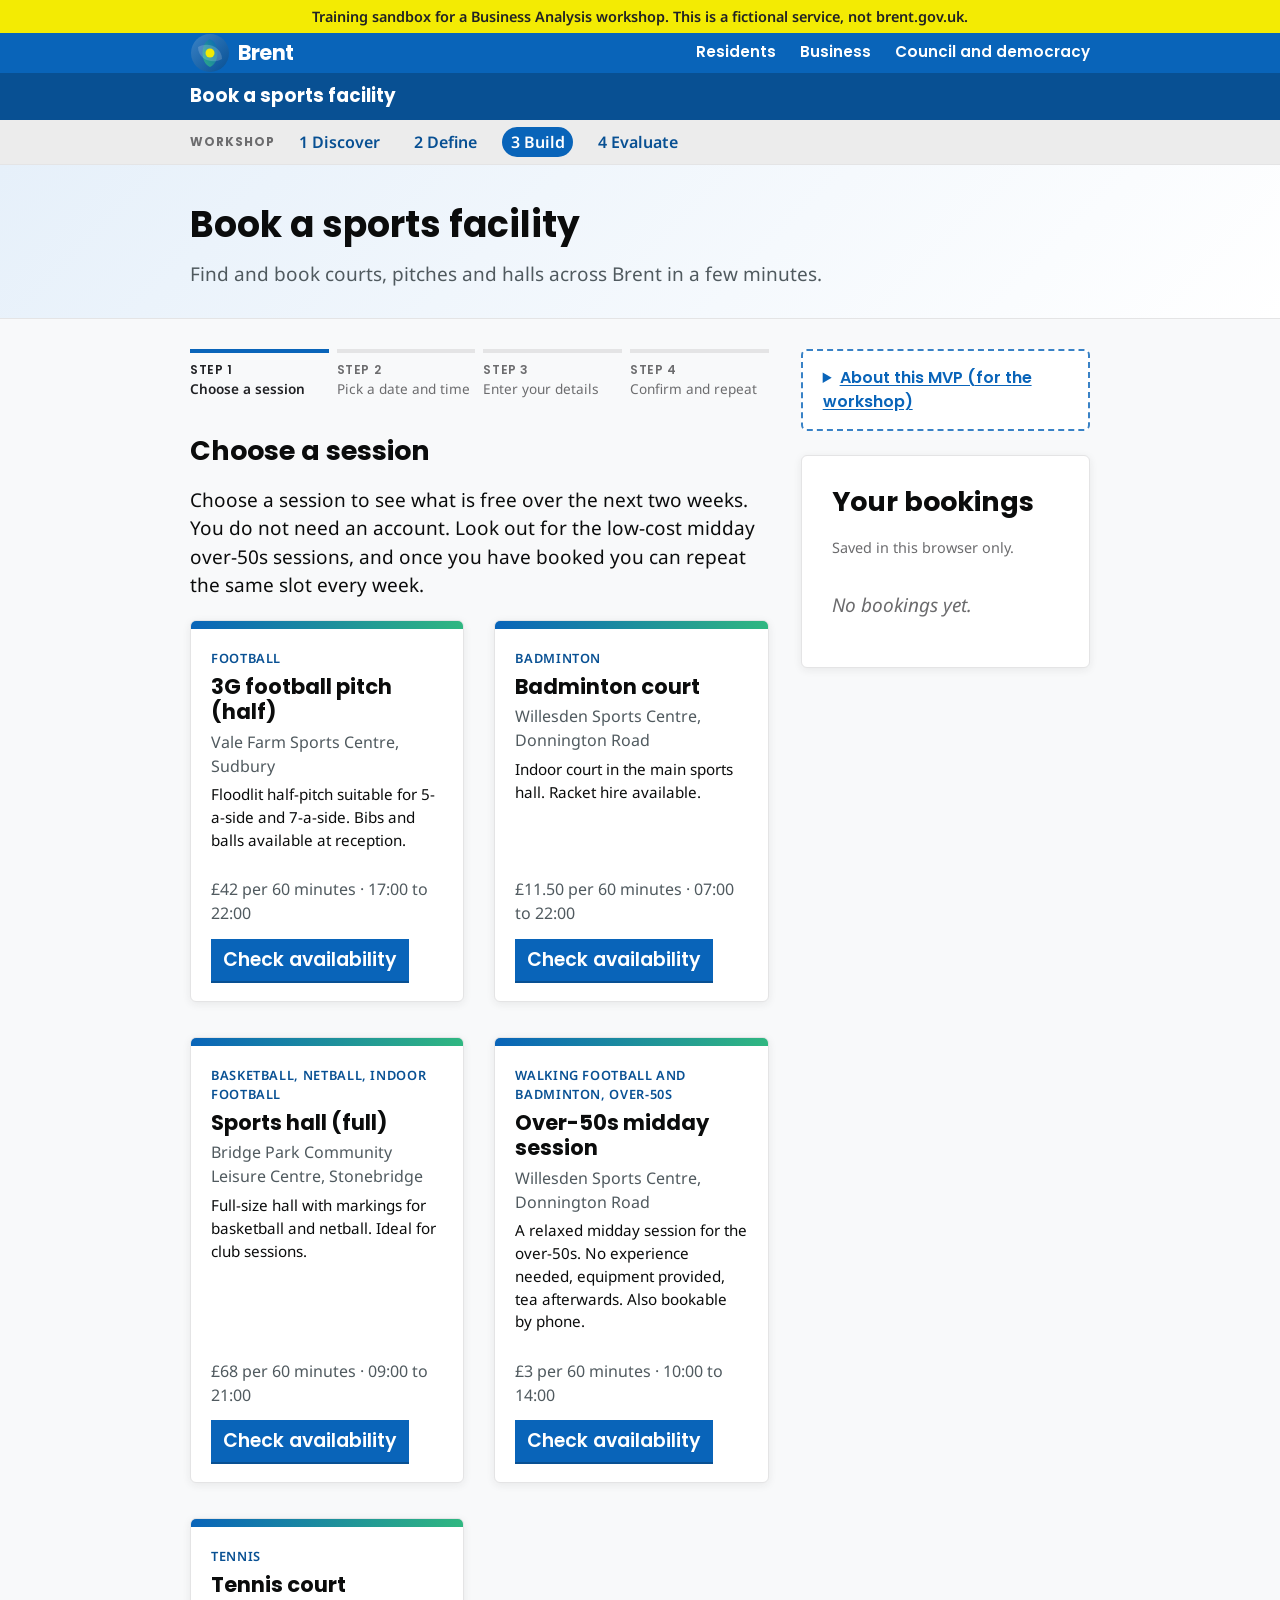
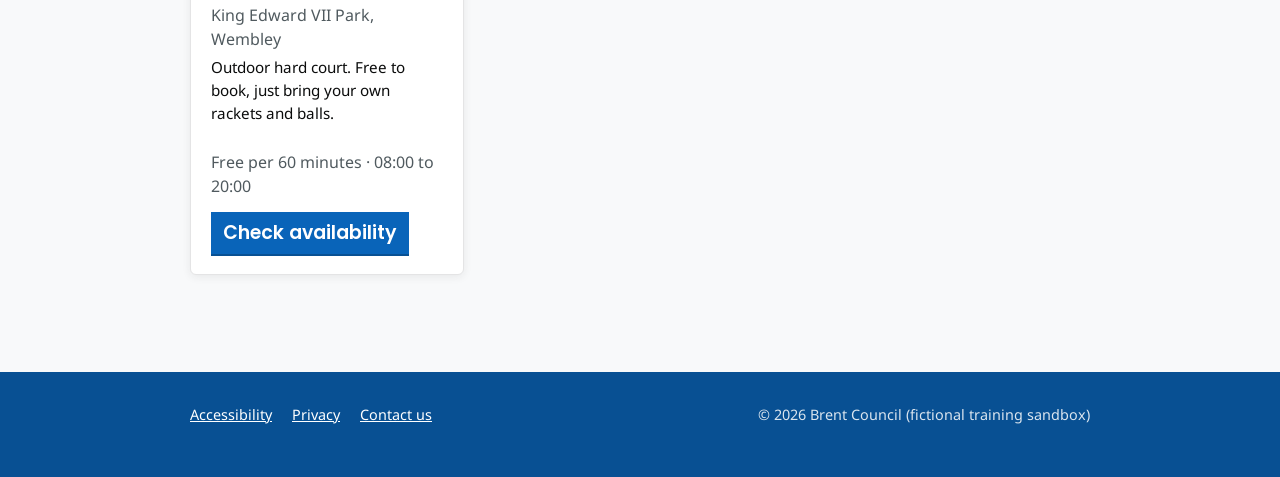
==== commit ac3c343b: "Remove the Evidence tab from the workshop menu The evidence page stays reachable by URL for the opti" ====
--- a/index.html
+++ b/index.html
@@ -54,7 +54,6 @@
       <a href="define.html">2 Define</a>
       <a href="index.html" aria-current="page">3 Build</a>
       <a href="evaluate.html">4 Evaluate</a>
-      <a href="evidence.html">Evidence</a>
     </div>
   </nav>
 
--- a/assets/brent.css
+++ b/assets/brent.css
@@ -563,6 +563,11 @@
 @media (max-width: 500px) { .decision-list li { grid-template-columns: 1fr; gap: 0.15rem; } }
 
 .section-title { margin-top: 2rem; }
+.subsection { margin-top: 1.5rem; padding-top: 0.25rem; border-top: 2px solid var(--border-light); font-size: 1.15rem; }
+.stage-steps { list-style: none; margin: 0 0 1.5rem; padding: 0; display: flex; flex-wrap: wrap; gap: 0.4rem; }
+.stage-steps a { display: inline-flex; align-items: center; gap: 0.4rem; background: var(--surface); border: 1px solid var(--border-light); border-radius: 999px; padding: 0.3rem 0.75rem 0.3rem 0.35rem; font-size: 0.85rem; font-weight: 600; color: var(--brent-blue-dark); text-decoration: none; }
+.stage-steps a:hover { border-color: var(--brent-blue); }
+.stage-steps__n { display: inline-flex; align-items: center; justify-content: center; width: 1.5rem; height: 1.5rem; border-radius: 50%; background: var(--brent-blue); color: #fff; font-family: var(--font-heading); font-size: 0.75rem; }
 .muted { color: var(--text-muted); font-size: 0.95rem; }
 .muted-line { display: block; color: var(--text-muted); font-size: 0.9rem; font-weight: 400; }
 .callout {
@@ -572,6 +577,11 @@
   font-size: 0.95rem;
 }
 .inline-list { margin: 0.35rem 0 0; padding-left: 1.25rem; }
+.callout--gaps { margin: 0 0 1.5rem; }
+.prompt-q { background: var(--brent-blue-tint); border-left: 6px solid var(--brent-blue); border-radius: var(--radius); padding: 0.9rem 1.1rem; margin: 1rem 0 1.5rem; font-family: var(--font-heading); font-weight: 600; font-size: 1.15rem; }
+.prompt-q__label { display: block; font-size: 0.75rem; text-transform: uppercase; letter-spacing: 0.08em; color: var(--brent-blue-dark); margin-bottom: 0.2rem; }
+.callout--gaps ul { margin: 0.4rem 0 0; padding-left: 1.2rem; }
+.callout--gaps li { margin-bottom: 0.3rem; }
 .two-col { display: grid; grid-template-columns: repeat(auto-fit, minmax(min(100%, 380px), 1fr)); gap: 1.25rem; }
 .need-list { margin: 0; padding-left: 1.25rem; }
 .need-list li { margin-bottom: 0.6rem; }
@@ -629,6 +639,12 @@
 
 /* ---- Interview guide -------------------------------------------------- */
 .guide { display: grid; grid-template-columns: minmax(0, 2fr) minmax(0, 1fr); gap: 1.25rem; }
+.guide--two { grid-template-columns: repeat(auto-fit, minmax(min(100%, 340px), 1fr)); }
+.guide-panel h3 { margin-top: 0; }
+.guide-panel--stakeholders { border-top: 6px solid var(--brent-blue-dark); }
+.guide-panel--users { border-top: 6px solid var(--brent-green); }
+.guide-tips { margin: 0 0 1rem; padding-left: 1.2rem; }
+.guide-tips li { margin-bottom: 0.5rem; font-size: 0.95rem; }
 @media (max-width: 800px) { .guide { grid-template-columns: 1fr; } }
 .guide h3 { margin-top: 1.25rem; font-size: 1.05rem; }
 .guide-list { padding-left: 1.4rem; margin: 0; }
@@ -837,6 +853,7 @@
 }
 .flow-step__input:focus { border-color: var(--brent-blue); }
 .flow-step__pain--typed { margin-top: 0.4rem; }
+.flow-step__given { margin: 0.5rem 0 0; font-size: 0.85rem; color: var(--text); background: var(--surface-alt); border-radius: 4px; padding: 0.4rem 0.5rem; }
 
 /* Editable rows */
 .edit-row { border: 1px solid var(--border-light); border-radius: var(--radius); padding: 0.75rem 1rem 0.5rem; margin: 0 0 1rem; background: var(--surface-alt); }
@@ -882,6 +899,9 @@
 .rank-cards__btns button { font: inherit; background: #fff; border: 2px solid var(--brent-blue); color: var(--brent-blue); border-radius: var(--radius); width: 2.2rem; height: 2.2rem; cursor: pointer; }
 .rank-cards__btns button:disabled { opacity: 0.3; cursor: default; }
 .rank-cards .group-card h3 { margin-top: 0.25rem; }
+.rank-table__rank { white-space: nowrap; }
+.rank-table__rank .rank-cards__btns { display: inline-flex; margin-left: 0.4rem; vertical-align: middle; }
+.rank-table__rank .rank-cards__btns button { width: 1.8rem; height: 1.8rem; font-size: 0.8rem; }
 
 /* Blank user group cards */
 .group-card .form-group { margin-bottom: 0.6rem; }
@@ -896,6 +916,8 @@
 .verdict__choices { display: flex; flex-wrap: wrap; gap: 0.5rem; margin-bottom: 1rem; }
 .verdict__choices .pill { font-size: 1rem; padding: 0.55rem 1rem; }
 .verdict .form-input { max-width: none; margin-bottom: 1rem; }
+.verdict__options { margin: 0 0 1rem; padding-left: 1.25rem; font-size: 0.95rem; }
+.verdict__options li { margin-bottom: 0.25rem; }
 .verdict__prompts { margin: 0; padding-left: 1.25rem; }
 .verdict__prompts li { margin-bottom: 0.6rem; }
 .if-time {
@@ -924,3 +946,148 @@
   .plan-row legend { grid-column: 1 / -1; }
   .plan-row .btn--link { grid-column: 1 / -1; justify-self: start; }
 }
+
+/* ====================================================================
+   GDS readability layer
+   --------------------------------------------------------------------
+   Spacing and type modelled on the GOV.UK Design System: 19px body text
+   on desktop (16px on phones), a 5px spacing scale with 30 to 60px gaps
+   between sections, a 960px container, running text capped at about 66
+   characters, section breaks above numbered headings, inset text for
+   notices, normal-case table headers and GOV.UK-style form controls.
+   Appended last so it overrides the component styles above.
+   ==================================================================== */
+:root {
+  --max-width: 960px;
+  --ink: #0b0c0c;
+  --text-secondary: #505a5f;
+  --space-1: 5px; --space-2: 10px; --space-3: 15px; --space-4: 20px; --space-5: 25px;
+  --space-6: 30px; --space-7: 40px; --space-8: 50px; --space-9: 60px;
+}
+body { font-size: 1.1875rem; line-height: 1.5; color: var(--ink); }
+h1, h2, h3, h4 { color: var(--ink); }
+h1 { font-size: 2.25rem; line-height: 1.1; margin: 0 0 var(--space-6); }
+h2 { font-size: 1.6875rem; line-height: 1.15; margin: 0 0 var(--space-4); }
+h3 { font-size: 1.3125rem; line-height: 1.2; margin: 0 0 var(--space-3); }
+h4 { font-size: 1.1875rem; margin: 0 0 var(--space-2); }
+p { margin: 0 0 var(--space-4); }
+ul, ol { margin: 0 0 var(--space-4); }
+li { margin-bottom: var(--space-1); }
+.container { padding: 0 var(--space-6); }
+.hero { padding: var(--space-7) 0 var(--space-6); }
+.hero h1 { margin-bottom: var(--space-3); }
+.hero p { font-size: 1.1875rem; color: var(--text-secondary); max-width: 66ch; }
+.page { padding: var(--space-6) 0 var(--space-9); }
+
+/* Measure: running text no wider than about 66 characters. */
+main p,
+.guide-tips li, .guide-list li, .pain-list li, .result-list li, .surprise-list li, .caveat-list li,
+.verdict__prompts li, .verdict__options li, .callout--gaps li, .inline-list li, .need-list li, .panel--tips li, .ac-list li { max-width: 66ch; }
+
+/* Section breaks between numbered steps. */
+.section-title { margin: var(--space-9) 0 var(--space-4); padding-top: var(--space-6); border-top: 1px solid var(--border); }
+#stage > .section-title:first-of-type, #evidence > .section-title:first-of-type { border-top: 0; padding-top: 0; margin-top: var(--space-6); }
+.subsection { margin: var(--space-7) 0 var(--space-3); padding-top: var(--space-3); border-top: 2px solid var(--border-light); }
+.section-title + p { margin-bottom: var(--space-5); }
+
+/* Panels, cards and grids on the spacing scale. */
+.panel { padding: var(--space-6); margin-bottom: var(--space-6); }
+.stat-tile, .risk-card, .stakeholder-card, .group-card, .colleague-card, .chart, .quote, .compose__part, .interview-card, .facility-card__body { padding: var(--space-4); }
+.stat-grid, .chart-grid, .risk-grid, .colleague-grid, .stakeholder-grid, .group-grid, .rank-cards, .interview-grid, .quote-grid, .two-col, .compose, .guide, .card-grid { gap: var(--space-6); margin-bottom: var(--space-6); }
+.stakeholder-card dd, .group-card dd { margin-bottom: var(--space-1); }
+
+/* Inset text for notices and callouts (the blue prompts and amber facilitator panels keep their colour). */
+.notice, .callout, .callout--gaps { background: none; border-left: 10px solid var(--border); padding: var(--space-3) var(--space-4); margin-bottom: var(--space-6); font-size: inherit; color: var(--ink); }
+.callout--gaps ul { margin-top: var(--space-2); }
+.prompt-q { padding: var(--space-3) var(--space-4); margin: var(--space-6) 0; }
+.facilitator-only { padding: var(--space-3) var(--space-4); margin: var(--space-6) 0; font-size: 1rem; }
+.problem-statement { padding: var(--space-4) var(--space-6); font-size: 1.1875rem; margin-bottom: var(--space-4); }
+.hypothesis-box { padding: var(--space-4) var(--space-6); margin-bottom: var(--space-6); }
+
+/* Tables: normal-case bold headers, GOV.UK cell padding. */
+.data-table { font-size: 1rem; margin-top: var(--space-2); }
+.data-table th { font-family: var(--font-body); font-weight: 700; font-size: 1rem; text-transform: none; letter-spacing: 0; color: var(--ink); border-bottom: 1px solid var(--border); padding: var(--space-2) var(--space-4) var(--space-2) 0; }
+.data-table td { padding: var(--space-2) var(--space-4) var(--space-2) 0; border-bottom: 1px solid var(--border); }
+.data-table th:last-child, .data-table td:last-child { padding-right: 0; }
+.table-wrap { margin-bottom: var(--space-6); }
+
+/* Form controls. */
+.form-group { margin-bottom: var(--space-6); }
+.edit-row .form-group, .plan-row .form-group, .compose__part .form-group, .group-card .form-group, .input-block.form-group { margin-bottom: var(--space-4); }
+.form-label { font-weight: 700; font-size: inherit; margin-bottom: var(--space-1); }
+.form-hint { color: var(--text-secondary); font-size: 1rem; margin-bottom: var(--space-2); }
+.form-input { border: 2px solid var(--ink); border-radius: 0; padding: var(--space-1); min-height: 40px; font-size: inherit; line-height: 1.4; }
+.form-group--error { border-left-width: 5px; padding-left: var(--space-3); }
+.form-group--error .form-input { border: 4px solid var(--error); }
+.error-summary { padding: var(--space-4); margin-bottom: var(--space-6); }
+.error-summary h2 { margin-bottom: var(--space-3); }
+.hand-in__text, .flow-step__input, .chain--editable textarea { border: 2px solid var(--ink); border-radius: 0; padding: var(--space-2); font-size: 1rem; line-height: 1.4; }
+.edit-row, .plan-row { padding: var(--space-3) var(--space-4) var(--space-2); margin-bottom: var(--space-4); }
+
+/* Buttons. */
+.btn { font-size: 1.1875rem; line-height: 1.2; padding: 8px 10px 7px; border-radius: 0; box-shadow: 0 2px 0 var(--brent-blue-dark); }
+.btn--secondary { box-shadow: 0 2px 0 var(--brent-blue-dark); }
+.btn--success { box-shadow: 0 2px 0 #002d18; }
+.btn--danger { box-shadow: 0 2px 0 #6b0000; }
+.btn--link { box-shadow: none; padding: var(--space-1) 0; font-size: inherit; }
+.btn-row { gap: var(--space-2) var(--space-3); margin-top: var(--space-4); }
+.pill { font-size: 1rem; padding: 7px 15px; }
+.chip { font-size: 1rem; padding: 5px 12px; margin: 0 var(--space-1) var(--space-1) 0; }
+
+/* Details. */
+.if-time > summary, .chart details > summary, .mvp-panel > summary { color: var(--brent-blue); text-decoration: underline; text-underline-offset: 0.15em; font-weight: 600; }
+.if-time { padding: var(--space-3) var(--space-4); margin: var(--space-7) 0 var(--space-6); }
+.if-time > div { border-left: 1px solid var(--border); padding-left: var(--space-4); margin-top: var(--space-3); }
+
+/* Smaller components. */
+.page-tools { padding: var(--space-2) var(--space-3); margin-bottom: var(--space-6); font-size: 1rem; }
+.stage-steps { gap: var(--space-2); margin-bottom: var(--space-6); }
+.stage-steps a { font-size: 1rem; padding: 5px 15px 5px 5px; }
+.workshop-nav { font-size: 1rem; }
+.mvp-panel { font-size: 1rem; padding: var(--space-3) var(--space-4); }
+.stat-label { font-size: 1rem; margin-top: var(--space-1); }
+.stat-note, .chart__subtitle, .evidence-source, .muted, .muted-line, .interview-card__role, .stakeholder-card__meta, .facility-card__site, .facility-card__meta, .quadrant__hint, .slot-legend { color: var(--text-secondary); font-size: 1rem; }
+.stakeholder-card__meta, .quadrant__hint { font-size: 0.875rem; }
+.quadrant { padding: var(--space-3) var(--space-4); }
+.quadrant-grid { gap: var(--space-2); margin-bottom: var(--space-6); }
+.rank-list li { padding: var(--space-2) var(--space-3); margin-bottom: var(--space-2); }
+.rank-list__text, .rank-cards__head { font-size: inherit; }
+.verdict__question { font-size: 1.6875rem; margin-bottom: var(--space-4); }
+.verdict__choices { margin-bottom: var(--space-4); }
+.quiz li { padding: var(--space-3) var(--space-4); margin-bottom: var(--space-2); }
+.quiz__buttons .btn { font-size: 1rem; padding: 6px 12px 5px; }
+.flow { gap: 30px 30px; margin-bottom: var(--space-4); }
+.flow-step { font-size: 1rem; padding: var(--space-2) var(--space-3) var(--space-3); }
+.story-card { font-size: 1rem; padding: var(--space-2) var(--space-3); }
+.chain li { font-size: 1rem; padding: var(--space-3); }
+.chain { margin-bottom: var(--space-6); }
+.decision-list li { padding: var(--space-2) 0; }
+.summary-list { gap: var(--space-2) var(--space-5); margin-bottom: var(--space-4); }
+.steps { margin-bottom: var(--space-6); }
+.date-pills { margin-bottom: var(--space-5); }
+.card-grid { margin-bottom: 0; }
+
+/* Phones: 16px body, tighter gaps. */
+@media (max-width: 640px) {
+  body { font-size: 1rem; }
+  h1 { font-size: 1.75rem; } h2 { font-size: 1.5rem; } h3 { font-size: 1.1875rem; }
+  .container { padding: 0 var(--space-3); }
+  .hero { padding: var(--space-6) 0 var(--space-4); }
+  .page { padding: var(--space-4) 0 var(--space-7); }
+  .section-title { margin-top: var(--space-7); padding-top: var(--space-4); }
+  .panel { padding: var(--space-4); }
+  .stat-grid, .chart-grid, .risk-grid, .colleague-grid, .stakeholder-grid, .group-grid, .rank-cards, .interview-grid, .quote-grid, .two-col, .compose, .guide, .card-grid { gap: var(--space-4); margin-bottom: var(--space-4); }
+  .problem-statement { padding: var(--space-3) var(--space-4); font-size: 1rem; }
+  .btn { font-size: 1rem; }
+  .verdict__question { font-size: 1.5rem; }
+}
+
+/* Evaluate results list and Define/Evaluate step strips */
+.result-list { list-style: none; padding: 0; margin: 0 0 var(--space-6); }
+.result-list li { padding: var(--space-3) 0; border-bottom: 1px solid var(--border-light); max-width: none; margin: 0; }
+.result-list li:first-child { border-top: 1px solid var(--border-light); }
+.result-line { display: block; max-width: 66ch; }
+.result-but { display: block; margin-top: var(--space-1); max-width: 66ch; }
+.links-table td:first-child { white-space: nowrap; }
+.stat-grid + .result-list { margin-top: 0; }
+.verdict__options { max-width: 66ch; }
--- a/assets/brent.css
+++ b/assets/brent.css
@@ -563,6 +563,11 @@
 @media (max-width: 500px) { .decision-list li { grid-template-columns: 1fr; gap: 0.15rem; } }
 
 .section-title { margin-top: 2rem; }
+.subsection { margin-top: 1.5rem; padding-top: 0.25rem; border-top: 2px solid var(--border-light); font-size: 1.15rem; }
+.stage-steps { list-style: none; margin: 0 0 1.5rem; padding: 0; display: flex; flex-wrap: wrap; gap: 0.4rem; }
+.stage-steps a { display: inline-flex; align-items: center; gap: 0.4rem; background: var(--surface); border: 1px solid var(--border-light); border-radius: 999px; padding: 0.3rem 0.75rem 0.3rem 0.35rem; font-size: 0.85rem; font-weight: 600; color: var(--brent-blue-dark); text-decoration: none; }
+.stage-steps a:hover { border-color: var(--brent-blue); }
+.stage-steps__n { display: inline-flex; align-items: center; justify-content: center; width: 1.5rem; height: 1.5rem; border-radius: 50%; background: var(--brent-blue); color: #fff; font-family: var(--font-heading); font-size: 0.75rem; }
 .muted { color: var(--text-muted); font-size: 0.95rem; }
 .muted-line { display: block; color: var(--text-muted); font-size: 0.9rem; font-weight: 400; }
 .callout {
@@ -572,6 +577,11 @@
   font-size: 0.95rem;
 }
 .inline-list { margin: 0.35rem 0 0; padding-left: 1.25rem; }
+.callout--gaps { margin: 0 0 1.5rem; }
+.prompt-q { background: var(--brent-blue-tint); border-left: 6px solid var(--brent-blue); border-radius: var(--radius); padding: 0.9rem 1.1rem; margin: 1rem 0 1.5rem; font-family: var(--font-heading); font-weight: 600; font-size: 1.15rem; }
+.prompt-q__label { display: block; font-size: 0.75rem; text-transform: uppercase; letter-spacing: 0.08em; color: var(--brent-blue-dark); margin-bottom: 0.2rem; }
+.callout--gaps ul { margin: 0.4rem 0 0; padding-left: 1.2rem; }
+.callout--gaps li { margin-bottom: 0.3rem; }
 .two-col { display: grid; grid-template-columns: repeat(auto-fit, minmax(min(100%, 380px), 1fr)); gap: 1.25rem; }
 .need-list { margin: 0; padding-left: 1.25rem; }
 .need-list li { margin-bottom: 0.6rem; }
@@ -629,6 +639,12 @@
 
 /* ---- Interview guide -------------------------------------------------- */
 .guide { display: grid; grid-template-columns: minmax(0, 2fr) minmax(0, 1fr); gap: 1.25rem; }
+.guide--two { grid-template-columns: repeat(auto-fit, minmax(min(100%, 340px), 1fr)); }
+.guide-panel h3 { margin-top: 0; }
+.guide-panel--stakeholders { border-top: 6px solid var(--brent-blue-dark); }
+.guide-panel--users { border-top: 6px solid var(--brent-green); }
+.guide-tips { margin: 0 0 1rem; padding-left: 1.2rem; }
+.guide-tips li { margin-bottom: 0.5rem; font-size: 0.95rem; }
 @media (max-width: 800px) { .guide { grid-template-columns: 1fr; } }
 .guide h3 { margin-top: 1.25rem; font-size: 1.05rem; }
 .guide-list { padding-left: 1.4rem; margin: 0; }
@@ -837,6 +853,7 @@
 }
 .flow-step__input:focus { border-color: var(--brent-blue); }
 .flow-step__pain--typed { margin-top: 0.4rem; }
+.flow-step__given { margin: 0.5rem 0 0; font-size: 0.85rem; color: var(--text); background: var(--surface-alt); border-radius: 4px; padding: 0.4rem 0.5rem; }
 
 /* Editable rows */
 .edit-row { border: 1px solid var(--border-light); border-radius: var(--radius); padding: 0.75rem 1rem 0.5rem; margin: 0 0 1rem; background: var(--surface-alt); }
@@ -882,6 +899,9 @@
 .rank-cards__btns button { font: inherit; background: #fff; border: 2px solid var(--brent-blue); color: var(--brent-blue); border-radius: var(--radius); width: 2.2rem; height: 2.2rem; cursor: pointer; }
 .rank-cards__btns button:disabled { opacity: 0.3; cursor: default; }
 .rank-cards .group-card h3 { margin-top: 0.25rem; }
+.rank-table__rank { white-space: nowrap; }
+.rank-table__rank .rank-cards__btns { display: inline-flex; margin-left: 0.4rem; vertical-align: middle; }
+.rank-table__rank .rank-cards__btns button { width: 1.8rem; height: 1.8rem; font-size: 0.8rem; }
 
 /* Blank user group cards */
 .group-card .form-group { margin-bottom: 0.6rem; }
@@ -896,6 +916,8 @@
 .verdict__choices { display: flex; flex-wrap: wrap; gap: 0.5rem; margin-bottom: 1rem; }
 .verdict__choices .pill { font-size: 1rem; padding: 0.55rem 1rem; }
 .verdict .form-input { max-width: none; margin-bottom: 1rem; }
+.verdict__options { margin: 0 0 1rem; padding-left: 1.25rem; font-size: 0.95rem; }
+.verdict__options li { margin-bottom: 0.25rem; }
 .verdict__prompts { margin: 0; padding-left: 1.25rem; }
 .verdict__prompts li { margin-bottom: 0.6rem; }
 .if-time {
@@ -924,3 +946,148 @@
   .plan-row legend { grid-column: 1 / -1; }
   .plan-row .btn--link { grid-column: 1 / -1; justify-self: start; }
 }
+
+/* ====================================================================
+   GDS readability layer
+   --------------------------------------------------------------------
+   Spacing and type modelled on the GOV.UK Design System: 19px body text
+   on desktop (16px on phones), a 5px spacing scale with 30 to 60px gaps
+   between sections, a 960px container, running text capped at about 66
+   characters, section breaks above numbered headings, inset text for
+   notices, normal-case table headers and GOV.UK-style form controls.
+   Appended last so it overrides the component styles above.
+   ==================================================================== */
+:root {
+  --max-width: 960px;
+  --ink: #0b0c0c;
+  --text-secondary: #505a5f;
+  --space-1: 5px; --space-2: 10px; --space-3: 15px; --space-4: 20px; --space-5: 25px;
+  --space-6: 30px; --space-7: 40px; --space-8: 50px; --space-9: 60px;
+}
+body { font-size: 1.1875rem; line-height: 1.5; color: var(--ink); }
+h1, h2, h3, h4 { color: var(--ink); }
+h1 { font-size: 2.25rem; line-height: 1.1; margin: 0 0 var(--space-6); }
+h2 { font-size: 1.6875rem; line-height: 1.15; margin: 0 0 var(--space-4); }
+h3 { font-size: 1.3125rem; line-height: 1.2; margin: 0 0 var(--space-3); }
+h4 { font-size: 1.1875rem; margin: 0 0 var(--space-2); }
+p { margin: 0 0 var(--space-4); }
+ul, ol { margin: 0 0 var(--space-4); }
+li { margin-bottom: var(--space-1); }
+.container { padding: 0 var(--space-6); }
+.hero { padding: var(--space-7) 0 var(--space-6); }
+.hero h1 { margin-bottom: var(--space-3); }
+.hero p { font-size: 1.1875rem; color: var(--text-secondary); max-width: 66ch; }
+.page { padding: var(--space-6) 0 var(--space-9); }
+
+/* Measure: running text no wider than about 66 characters. */
+main p,
+.guide-tips li, .guide-list li, .pain-list li, .result-list li, .surprise-list li, .caveat-list li,
+.verdict__prompts li, .verdict__options li, .callout--gaps li, .inline-list li, .need-list li, .panel--tips li, .ac-list li { max-width: 66ch; }
+
+/* Section breaks between numbered steps. */
+.section-title { margin: var(--space-9) 0 var(--space-4); padding-top: var(--space-6); border-top: 1px solid var(--border); }
+#stage > .section-title:first-of-type, #evidence > .section-title:first-of-type { border-top: 0; padding-top: 0; margin-top: var(--space-6); }
+.subsection { margin: var(--space-7) 0 var(--space-3); padding-top: var(--space-3); border-top: 2px solid var(--border-light); }
+.section-title + p { margin-bottom: var(--space-5); }
+
+/* Panels, cards and grids on the spacing scale. */
+.panel { padding: var(--space-6); margin-bottom: var(--space-6); }
+.stat-tile, .risk-card, .stakeholder-card, .group-card, .colleague-card, .chart, .quote, .compose__part, .interview-card, .facility-card__body { padding: var(--space-4); }
+.stat-grid, .chart-grid, .risk-grid, .colleague-grid, .stakeholder-grid, .group-grid, .rank-cards, .interview-grid, .quote-grid, .two-col, .compose, .guide, .card-grid { gap: var(--space-6); margin-bottom: var(--space-6); }
+.stakeholder-card dd, .group-card dd { margin-bottom: var(--space-1); }
+
+/* Inset text for notices and callouts (the blue prompts and amber facilitator panels keep their colour). */
+.notice, .callout, .callout--gaps { background: none; border-left: 10px solid var(--border); padding: var(--space-3) var(--space-4); margin-bottom: var(--space-6); font-size: inherit; color: var(--ink); }
+.callout--gaps ul { margin-top: var(--space-2); }
+.prompt-q { padding: var(--space-3) var(--space-4); margin: var(--space-6) 0; }
+.facilitator-only { padding: var(--space-3) var(--space-4); margin: var(--space-6) 0; font-size: 1rem; }
+.problem-statement { padding: var(--space-4) var(--space-6); font-size: 1.1875rem; margin-bottom: var(--space-4); }
+.hypothesis-box { padding: var(--space-4) var(--space-6); margin-bottom: var(--space-6); }
+
+/* Tables: normal-case bold headers, GOV.UK cell padding. */
+.data-table { font-size: 1rem; margin-top: var(--space-2); }
+.data-table th { font-family: var(--font-body); font-weight: 700; font-size: 1rem; text-transform: none; letter-spacing: 0; color: var(--ink); border-bottom: 1px solid var(--border); padding: var(--space-2) var(--space-4) var(--space-2) 0; }
+.data-table td { padding: var(--space-2) var(--space-4) var(--space-2) 0; border-bottom: 1px solid var(--border); }
+.data-table th:last-child, .data-table td:last-child { padding-right: 0; }
+.table-wrap { margin-bottom: var(--space-6); }
+
+/* Form controls. */
+.form-group { margin-bottom: var(--space-6); }
+.edit-row .form-group, .plan-row .form-group, .compose__part .form-group, .group-card .form-group, .input-block.form-group { margin-bottom: var(--space-4); }
+.form-label { font-weight: 700; font-size: inherit; margin-bottom: var(--space-1); }
+.form-hint { color: var(--text-secondary); font-size: 1rem; margin-bottom: var(--space-2); }
+.form-input { border: 2px solid var(--ink); border-radius: 0; padding: var(--space-1); min-height: 40px; font-size: inherit; line-height: 1.4; }
+.form-group--error { border-left-width: 5px; padding-left: var(--space-3); }
+.form-group--error .form-input { border: 4px solid var(--error); }
+.error-summary { padding: var(--space-4); margin-bottom: var(--space-6); }
+.error-summary h2 { margin-bottom: var(--space-3); }
+.hand-in__text, .flow-step__input, .chain--editable textarea { border: 2px solid var(--ink); border-radius: 0; padding: var(--space-2); font-size: 1rem; line-height: 1.4; }
+.edit-row, .plan-row { padding: var(--space-3) var(--space-4) var(--space-2); margin-bottom: var(--space-4); }
+
+/* Buttons. */
+.btn { font-size: 1.1875rem; line-height: 1.2; padding: 8px 10px 7px; border-radius: 0; box-shadow: 0 2px 0 var(--brent-blue-dark); }
+.btn--secondary { box-shadow: 0 2px 0 var(--brent-blue-dark); }
+.btn--success { box-shadow: 0 2px 0 #002d18; }
+.btn--danger { box-shadow: 0 2px 0 #6b0000; }
+.btn--link { box-shadow: none; padding: var(--space-1) 0; font-size: inherit; }
+.btn-row { gap: var(--space-2) var(--space-3); margin-top: var(--space-4); }
+.pill { font-size: 1rem; padding: 7px 15px; }
+.chip { font-size: 1rem; padding: 5px 12px; margin: 0 var(--space-1) var(--space-1) 0; }
+
+/* Details. */
+.if-time > summary, .chart details > summary, .mvp-panel > summary { color: var(--brent-blue); text-decoration: underline; text-underline-offset: 0.15em; font-weight: 600; }
+.if-time { padding: var(--space-3) var(--space-4); margin: var(--space-7) 0 var(--space-6); }
+.if-time > div { border-left: 1px solid var(--border); padding-left: var(--space-4); margin-top: var(--space-3); }
+
+/* Smaller components. */
+.page-tools { padding: var(--space-2) var(--space-3); margin-bottom: var(--space-6); font-size: 1rem; }
+.stage-steps { gap: var(--space-2); margin-bottom: var(--space-6); }
+.stage-steps a { font-size: 1rem; padding: 5px 15px 5px 5px; }
+.workshop-nav { font-size: 1rem; }
+.mvp-panel { font-size: 1rem; padding: var(--space-3) var(--space-4); }
+.stat-label { font-size: 1rem; margin-top: var(--space-1); }
+.stat-note, .chart__subtitle, .evidence-source, .muted, .muted-line, .interview-card__role, .stakeholder-card__meta, .facility-card__site, .facility-card__meta, .quadrant__hint, .slot-legend { color: var(--text-secondary); font-size: 1rem; }
+.stakeholder-card__meta, .quadrant__hint { font-size: 0.875rem; }
+.quadrant { padding: var(--space-3) var(--space-4); }
+.quadrant-grid { gap: var(--space-2); margin-bottom: var(--space-6); }
+.rank-list li { padding: var(--space-2) var(--space-3); margin-bottom: var(--space-2); }
+.rank-list__text, .rank-cards__head { font-size: inherit; }
+.verdict__question { font-size: 1.6875rem; margin-bottom: var(--space-4); }
+.verdict__choices { margin-bottom: var(--space-4); }
+.quiz li { padding: var(--space-3) var(--space-4); margin-bottom: var(--space-2); }
+.quiz__buttons .btn { font-size: 1rem; padding: 6px 12px 5px; }
+.flow { gap: 30px 30px; margin-bottom: var(--space-4); }
+.flow-step { font-size: 1rem; padding: var(--space-2) var(--space-3) var(--space-3); }
+.story-card { font-size: 1rem; padding: var(--space-2) var(--space-3); }
+.chain li { font-size: 1rem; padding: var(--space-3); }
+.chain { margin-bottom: var(--space-6); }
+.decision-list li { padding: var(--space-2) 0; }
+.summary-list { gap: var(--space-2) var(--space-5); margin-bottom: var(--space-4); }
+.steps { margin-bottom: var(--space-6); }
+.date-pills { margin-bottom: var(--space-5); }
+.card-grid { margin-bottom: 0; }
+
+/* Phones: 16px body, tighter gaps. */
+@media (max-width: 640px) {
+  body { font-size: 1rem; }
+  h1 { font-size: 1.75rem; } h2 { font-size: 1.5rem; } h3 { font-size: 1.1875rem; }
+  .container { padding: 0 var(--space-3); }
+  .hero { padding: var(--space-6) 0 var(--space-4); }
+  .page { padding: var(--space-4) 0 var(--space-7); }
+  .section-title { margin-top: var(--space-7); padding-top: var(--space-4); }
+  .panel { padding: var(--space-4); }
+  .stat-grid, .chart-grid, .risk-grid, .colleague-grid, .stakeholder-grid, .group-grid, .rank-cards, .interview-grid, .quote-grid, .two-col, .compose, .guide, .card-grid { gap: var(--space-4); margin-bottom: var(--space-4); }
+  .problem-statement { padding: var(--space-3) var(--space-4); font-size: 1rem; }
+  .btn { font-size: 1rem; }
+  .verdict__question { font-size: 1.5rem; }
+}
+
+/* Evaluate results list and Define/Evaluate step strips */
+.result-list { list-style: none; padding: 0; margin: 0 0 var(--space-6); }
+.result-list li { padding: var(--space-3) 0; border-bottom: 1px solid var(--border-light); max-width: none; margin: 0; }
+.result-list li:first-child { border-top: 1px solid var(--border-light); }
+.result-line { display: block; max-width: 66ch; }
+.result-but { display: block; margin-top: var(--space-1); max-width: 66ch; }
+.links-table td:first-child { white-space: nowrap; }
+.stat-grid + .result-list { margin-top: 0; }
+.verdict__options { max-width: 66ch; }
